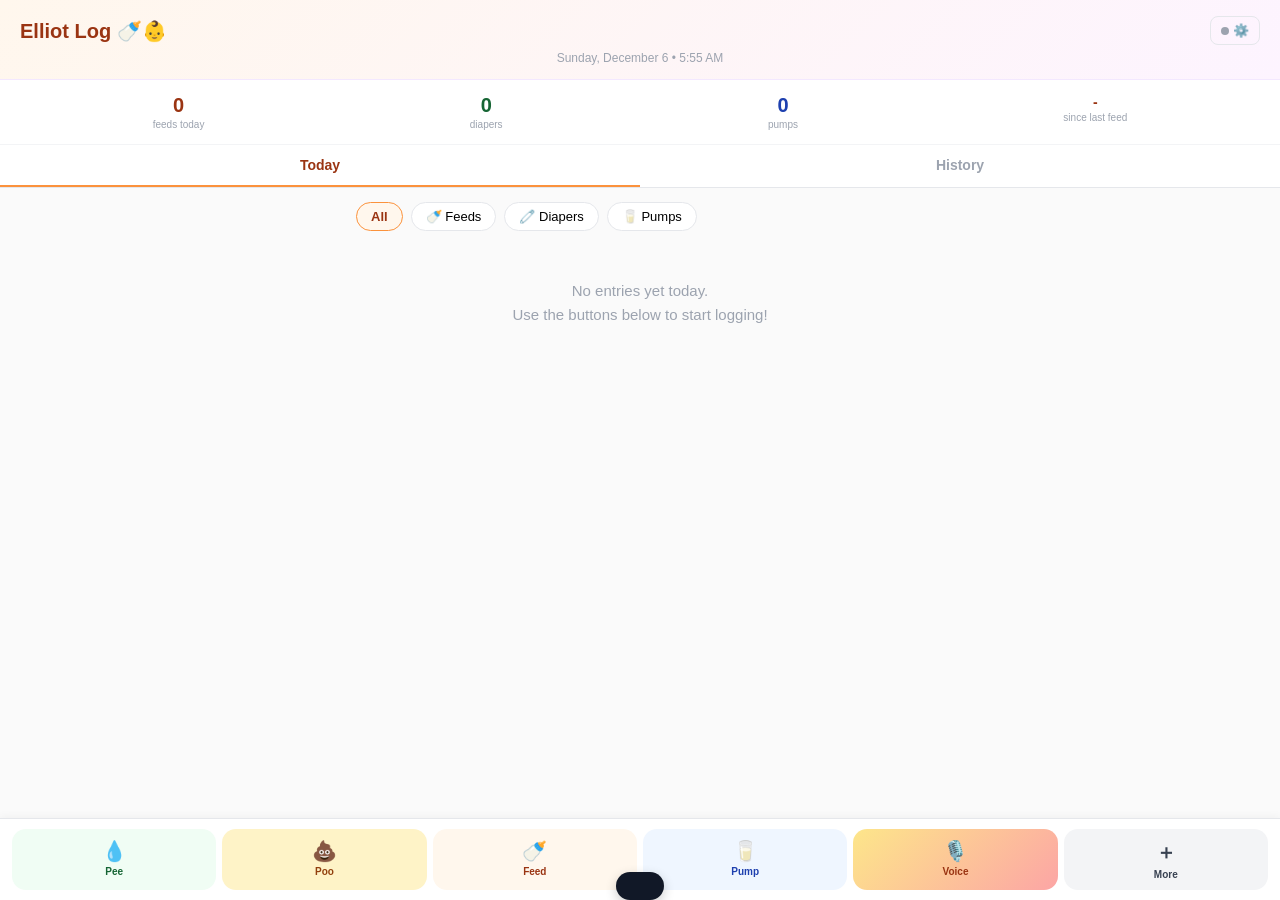
==== index.html @ fdd67cba "Add Elliot Log app with voice input and Google Sheets sync" ====
<!DOCTYPE html>
<html lang="en">
<head>
<meta charset="UTF-8">
<meta name="viewport" content="width=device-width, initial-scale=1.0, user-scalable=no, viewport-fit=cover">
<meta name="apple-mobile-web-app-capable" content="yes">
<meta name="apple-mobile-web-app-status-bar-style" content="default">
<meta name="apple-mobile-web-app-title" content="Elliot Log">
<title>Elliot Log 🍼</title>
<style>
:root { --orange: #FB923C; --orange-dark: #9A3412; --orange-light: #FFF7ED; --green: #4ADE80; --green-dark: #166534; --green-light: #F0FDF4; --blue: #60A5FA; --blue-dark: #1E40AF; --blue-light: #EFF6FF; --purple: #C084FC; --purple-dark: #6B21A8; --purple-light: #FDF4FF; --gray-50: #F9FAFB; --gray-100: #F3F4F6; --gray-200: #E5E7EB; --gray-400: #9CA3AF; --gray-500: #6B7280; --gray-700: #374151; --gray-900: #111827; }
* { box-sizing: border-box; margin: 0; padding: 0; -webkit-tap-highlight-color: transparent; }
html { height: 100%; }
body {
  font-family: -apple-system, BlinkMacSystemFont, 'Segoe UI', Roboto, sans-serif;
  background: #FAFAFA;
  color: var(--gray-900);
  min-height: 100%;
  padding-bottom: calc(80px + env(safe-area-inset-bottom, 20px));
  -webkit-overflow-scrolling: touch;
}

/* ===== HEADER ===== */
.header {
  background: linear-gradient(135deg, var(--orange-light) 0%, var(--purple-light) 100%);
  padding: calc(env(safe-area-inset-top, 16px) + 16px) 20px 14px;
  border-bottom: 1px solid #F3E8FF;
  position: sticky; top: 0; z-index: 20;
}
.header-row { display: flex; justify-content: space-between; align-items: center; }
.header h1 { font-size: 20px; color: var(--orange-dark); }
.setup-btn { background: none; border: 1px solid var(--gray-200); border-radius: 8px; padding: 6px 10px; font-size: 13px; color: var(--gray-500); cursor: pointer; }
.header-time { text-align: center; font-size: 12px; color: var(--gray-400); margin-top: 6px; }

/* ===== STATS ===== */
.stats-bar {
  display: flex; justify-content: space-around;
  padding: 14px 20px;
  background: white;
  border-bottom: 1px solid var(--gray-100);
}
.stat { text-align: center; }
.stat-val { font-size: 20px; font-weight: 700; }
.stat-val.feed { color: var(--orange-dark); }
.stat-val.diaper { color: var(--green-dark); }
.stat-val.pump { color: var(--blue-dark); }
.stat-label { font-size: 10px; color: var(--gray-400); margin-top: 2px; }
.stat-val.time-since { font-size: 14px; color: var(--orange-dark); }

/* ===== TABS ===== */
.tabs {
  display: flex; background: white;
  border-bottom: 1px solid var(--gray-200);
  position: sticky; z-index: 15;
}
.tab { flex: 1; padding: 12px 0; text-align: center; font-size: 14px; font-weight: 600; color: var(--gray-400); border: none; background: none; cursor: pointer; border-bottom: 2px solid transparent; }
.tab.active { color: var(--orange-dark); border-bottom-color: var(--orange); }

/* ===== CONTENT ===== */
.content { padding: 0 16px 16px; max-width: 600px; margin: 0 auto; }
.view { display: none; }
.view.active { display: block; }

/* ===== DAY GROUPS ===== */
.day-group { margin-top: 16px; }
.day-header {
  display: flex; justify-content: space-between; align-items: center;
  padding: 12px 14px;
  background: white; border-radius: 12px;
  border: 1px solid var(--gray-200);
  cursor: pointer; margin-bottom: 8px;
  box-shadow: 0 1px 2px rgba(0,0,0,0.04);
}
.day-header h3 { font-size: 15px; font-weight: 700; }
.day-header .day-meta { font-size: 12px; color: var(--gray-400); }
.day-summary { display: flex; gap: 8px; flex-wrap: wrap; padding: 0 4px 8px; }
.day-badge { padding: 3px 10px; border-radius: 10px; font-size: 11px; font-weight: 600; }
.day-badge.feed { background: #FDBA74; color: var(--orange-dark); }
.day-badge.diaper { background: #86EFAC; color: var(--green-dark); }
.day-badge.pump { background: #93C5FD; color: var(--blue-dark); }

/* ===== ENTRIES ===== */
.entry-wrapper {
  position: relative;
  overflow: hidden;
  border-radius: 10px;
  margin-bottom: 6px;
}
.entry {
  display: flex; align-items: flex-start; gap: 10px;
  padding: 12px 14px;
  border-left: 4px solid var(--gray-200);
  border-radius: 10px;
  font-size: 14px;
  background: white;
  position: relative;
  transition: transform 0.2s ease;
  z-index: 1;
}
.entry.Feed { background: var(--orange-light); border-left-color: var(--orange); }
.entry.Diaper { background: var(--green-light); border-left-color: var(--green); }
.entry.Pump { background: var(--blue-light); border-left-color: var(--blue); }
.entry.Note { background: var(--purple-light); border-left-color: var(--purple); }
.entry .e-emoji { font-size: 18px; min-width: 24px; line-height: 1.2; }
.entry .e-time { font-weight: 700; color: var(--gray-500); min-width: 72px; font-size: 13px; line-height: 1.4; }
.entry .e-detail { flex: 1; color: var(--gray-700); line-height: 1.4; }

/* Delete button behind the entry */
.entry-delete-bg {
  position: absolute; right: 0; top: 0; bottom: 0;
  width: 80px;
  background: #EF4444;
  display: flex; align-items: center; justify-content: center;
  color: white; font-size: 13px; font-weight: 700;
  border-radius: 0 10px 10px 0;
  z-index: 0;
}

/* Visible delete button (tap) */
.entry .e-delete-btn {
  background: none; border: none;
  color: var(--gray-400); font-size: 18px;
  cursor: pointer; padding: 0 2px;
  line-height: 1; min-width: 24px; text-align: center;
}
.entry .e-delete-btn:hover { color: #EF4444; }

/* ===== FILTER ===== */
.filter-bar { display: flex; gap: 8px; padding: 14px 0 8px; flex-wrap: wrap; }
.filter-pill {
  padding: 6px 14px; border-radius: 20px;
  border: 1.5px solid var(--gray-200);
  background: white; font-size: 13px; font-weight: 500; cursor: pointer;
}
.filter-pill.active { border-color: var(--orange); background: var(--orange-light); color: var(--orange-dark); font-weight: 600; }

/* ===== BOTTOM BAR ===== */
.bottom-bar {
  position: fixed; bottom: 0; left: 0; right: 0;
  background: white;
  border-top: 1px solid var(--gray-200);
  padding: 10px 12px calc(10px + env(safe-area-inset-bottom, 12px));
  display: flex; gap: 6px; z-index: 30;
  box-shadow: 0 -2px 8px rgba(0,0,0,0.04);
}
.bot-btn {
  flex: 1; display: flex; flex-direction: column; align-items: center; gap: 3px;
  padding: 10px 2px; border-radius: 14px; border: none;
  font-size: 10px; font-weight: 600; cursor: pointer;
}
.bot-btn:active { transform: scale(0.93); }
.bot-btn .bot-icon { font-size: 20px; }
.bot-btn.pee { background: var(--green-light); color: var(--green-dark); }
.bot-btn.poo { background: #FEF3C7; color: #92400E; }
.bot-btn.feed { background: var(--orange-light); color: var(--orange-dark); }
.bot-btn.pump { background: var(--blue-light); color: var(--blue-dark); }
.bot-btn.more { background: var(--gray-100); color: var(--gray-700); }
.bot-btn.voice { background: linear-gradient(135deg, #FDE68A 0%, #FCA5A5 100%); color: #9A3412; }
.bot-btn.voice.listening { background: linear-gradient(135deg, #FCA5A5 0%, #F87171 100%); animation: voicePulse 1s infinite; }
@keyframes voicePulse { 0%,100%{transform:scale(1)} 50%{transform:scale(1.05)} }

/* ===== VOICE OVERLAY ===== */
.voice-overlay {
  display: none; position: fixed; inset: 0;
  background: rgba(0,0,0,0.6);
  z-index: 55;
  flex-direction: column; align-items: center; justify-content: center;
  padding: 20px;
}
.voice-overlay.show { display: flex; }
.voice-box {
  background: white; border-radius: 24px;
  padding: 32px 24px; width: 100%; max-width: 360px;
  text-align: center;
  box-shadow: 0 12px 40px rgba(0,0,0,0.2);
}
.voice-mic {
  width: 80px; height: 80px; border-radius: 50%;
  background: linear-gradient(135deg, #FB923C 0%, #EF4444 100%);
  display: flex; align-items: center; justify-content: center;
  margin: 0 auto 20px; font-size: 36px;
  box-shadow: 0 4px 16px rgba(251,146,60,0.4);
}
.voice-mic.listening { animation: micPulse 1.5s infinite; }
@keyframes micPulse {
  0%,100% { box-shadow: 0 4px 16px rgba(251,146,60,0.4); transform: scale(1); }
  50% { box-shadow: 0 4px 32px rgba(239,68,68,0.6); transform: scale(1.08); }
}
.voice-status { font-size: 16px; font-weight: 600; color: var(--gray-700); margin-bottom: 8px; }
.voice-transcript { font-size: 14px; color: var(--gray-500); min-height: 24px; margin-bottom: 16px; word-break: break-word; }
.voice-parsed {
  background: var(--gray-50); border-radius: 12px; padding: 14px;
  margin-bottom: 16px; text-align: left; display: none;
}
.voice-parsed .vp-type { font-weight: 700; font-size: 15px; margin-bottom: 4px; }
.voice-parsed .vp-details { font-size: 13px; color: var(--gray-500); }
.voice-btns { display: flex; gap: 10px; }
.voice-btn {
  flex: 1; padding: 14px; border-radius: 12px; border: none;
  font-size: 15px; font-weight: 600; cursor: pointer;
}
.voice-btn.cancel { background: var(--gray-100); color: var(--gray-700); }
.voice-btn.confirm { background: var(--green); color: var(--green-dark); }
.voice-btn.retry { background: var(--orange-light); color: var(--orange-dark); }

/* Voice not supported fallback */
.voice-fallback {
  background: var(--orange-light); border-radius: 12px; padding: 14px;
  margin-bottom: 16px; font-size: 13px; color: var(--orange-dark); text-align: left;
}

/* ===== MODALS ===== */
.modal-overlay { display: none; position: fixed; inset: 0; background: rgba(0,0,0,0.4); z-index: 50; align-items: flex-end; justify-content: center; }
.modal-overlay.show { display: flex; }
.modal {
  background: white; border-radius: 20px 20px 0 0;
  padding: 24px 20px calc(24px + env(safe-area-inset-bottom, 16px));
  width: 100%; max-width: 500px; max-height: 85vh; overflow-y: auto;
}
.modal h2 { font-size: 18px; margin-bottom: 16px; display: flex; align-items: center; gap: 8px; }

.form-row { margin-bottom: 14px; }
.form-row label { display: block; font-size: 12px; font-weight: 600; color: var(--gray-500); margin-bottom: 6px; }
.form-row input, .form-row select, .form-row textarea {
  width: 100%; padding: 12px 14px; border-radius: 12px;
  border: 1.5px solid var(--gray-200); font-size: 16px;
  font-family: inherit; background: var(--gray-50);
}
.form-row input:focus, .form-row select:focus, .form-row textarea:focus { outline: none; border-color: var(--orange); background: white; }
.form-row textarea { resize: none; height: 70px; }

.pill-group { display: flex; gap: 8px; flex-wrap: wrap; }
.pill {
  padding: 10px 16px; border-radius: 22px;
  border: 1.5px solid var(--gray-200); background: white;
  font-size: 14px; font-weight: 500; cursor: pointer;
}
.pill.selected { border-color: var(--orange); background: var(--orange-light); color: var(--orange-dark); font-weight: 600; }
.pill.shield.selected { border-color: var(--purple); background: var(--purple-light); color: var(--purple-dark); }

.submit-btn {
  width: 100%; padding: 16px; border-radius: 14px; border: none;
  font-size: 16px; font-weight: 700; color: white; cursor: pointer; margin-top: 10px;
}
.submit-btn.feed { background: var(--orange); }
.submit-btn.pump { background: var(--blue); }
.submit-btn.diaper { background: var(--green); color: var(--green-dark); }
.submit-btn.note { background: var(--purple); }
.cancel-link { display: block; text-align: center; padding: 14px; color: var(--gray-400); font-size: 15px; cursor: pointer; }

.setup-modal input { width: 100%; padding: 12px; border-radius: 10px; border: 1.5px solid var(--gray-200); font-size: 14px; font-family: monospace; margin: 8px 0; }
.setup-modal .save-btn { width: 100%; padding: 14px; border-radius: 12px; border: none; background: var(--orange); color: white; font-size: 15px; font-weight: 700; cursor: pointer; margin-top: 8px; }
.status-msg { padding: 10px; border-radius: 10px; font-size: 13px; margin-top: 10px; text-align: center; }
.status-msg.ok { background: var(--green-light); color: var(--green-dark); }
.status-msg.err { background: #FEE2E2; color: #991B1B; }
.status-msg.loading { background: var(--orange-light); color: var(--orange-dark); }

.sync-dot { width: 8px; height: 8px; border-radius: 50%; display: inline-block; margin-right: 4px; }
.sync-dot.connected { background: var(--green); }
.sync-dot.offline { background: var(--gray-400); }
.sync-dot.syncing { background: var(--orange); animation: pulse 1s infinite; }
@keyframes pulse { 0%,100%{opacity:1} 50%{opacity:0.4} }

.empty { text-align: center; padding: 40px 20px; color: var(--gray-400); font-size: 15px; line-height: 1.6; }

.quick-diaper-options { display: grid; grid-template-columns: 1fr 1fr; gap: 12px; margin: 14px 0; }
.qd-btn { padding: 18px; border-radius: 14px; border: none; font-size: 16px; font-weight: 600; cursor: pointer; text-align: center; }
.qd-btn:active { transform: scale(0.97); }
.qd-btn.pee { background: #DCFCE7; color: #166534; }
.qd-btn.poo { background: #FEF3C7; color: #92400E; }
.qd-btn.both { background: #E0F2FE; color: #0C4A6E; }
.qd-btn.live { background: #FCE7F3; color: #9D174D; }

/* Delete confirmation */
.delete-confirm {
  position: fixed; inset: 0; background: rgba(0,0,0,0.5);
  display: flex; align-items: center; justify-content: center;
  z-index: 60; padding: 20px;
}
.delete-confirm-box {
  background: white; border-radius: 16px; padding: 24px;
  max-width: 320px; width: 100%; text-align: center;
  box-shadow: 0 8px 24px rgba(0,0,0,0.15);
}
.delete-confirm-box h3 { font-size: 17px; margin-bottom: 8px; }
.delete-confirm-box p { font-size: 14px; color: var(--gray-500); margin-bottom: 20px; line-height: 1.4; }
.delete-confirm-box .dc-btns { display: flex; gap: 10px; }
.delete-confirm-box .dc-btn {
  flex: 1; padding: 12px; border-radius: 10px; border: none;
  font-size: 15px; font-weight: 600; cursor: pointer;
}
.dc-btn.cancel { background: var(--gray-100); color: var(--gray-700); }
.dc-btn.confirm { background: #EF4444; color: white; }

/* Auto-add banner */
.auto-add-banner {
  background: linear-gradient(135deg, #DCFCE7, #E0F2FE);
  padding: 18px; margin: 14px 0; border-radius: 14px;
  text-align: center; animation: fadeIn 0.3s ease;
}
.auto-add-banner h3 { font-size: 16px; color: var(--green-dark); margin-bottom: 4px; }
.auto-add-banner p { font-size: 13px; color: var(--gray-700); }
@keyframes fadeIn { from{opacity:0;transform:translateY(10px)} to{opacity:1;transform:translateY(0)} }
</style>
</head>
<body>

<div class="header">
  <div class="header-row">
    <h1>Elliot Log 🍼👶</h1>
    <button class="setup-btn" onclick="showSetup()"><span class="sync-dot" id="syncDot"></span>⚙️</button>
  </div>
  <div class="header-time" id="headerTime"></div>
</div>

<div class="stats-bar">
  <div class="stat"><div class="stat-val feed" id="statFeeds">-</div><div class="stat-label">feeds today</div></div>
  <div class="stat"><div class="stat-val diaper" id="statDiapers">-</div><div class="stat-label">diapers</div></div>
  <div class="stat"><div class="stat-val pump" id="statPumps">-</div><div class="stat-label">pumps</div></div>
  <div class="stat"><div class="stat-val time-since" id="statLastFeed">-</div><div class="stat-label">since last feed</div></div>
</div>

<div class="tabs">
  <button class="tab active" data-view="today" onclick="switchTab(this)">Today</button>
  <button class="tab" data-view="history" onclick="switchTab(this)">History</button>
</div>

<div class="content">
  <div class="view active" id="todayView">
    <div id="autoAddBanner"></div>
    <div class="filter-bar">
      <button class="filter-pill active" onclick="setFilter('all',this)">All</button>
      <button class="filter-pill" onclick="setFilter('Feed',this)">🍼 Feeds</button>
      <button class="filter-pill" onclick="setFilter('Diaper',this)">🧷 Diapers</button>
      <button class="filter-pill" onclick="setFilter('Pump',this)">🥛 Pumps</button>
    </div>
    <div id="todayEntries"></div>
  </div>
  <div class="view" id="historyView">
    <div id="historyEntries"></div>
  </div>
</div>

<div class="bottom-bar">
  <button class="bot-btn pee" onclick="quickDiaper('Pee diaper')"><span class="bot-icon">💧</span>Pee</button>
  <button class="bot-btn poo" onclick="quickDiaper('Poo diaper')"><span class="bot-icon">💩</span>Poo</button>
  <button class="bot-btn feed" onclick="showFeedForm()"><span class="bot-icon">🍼</span>Feed</button>
  <button class="bot-btn pump" onclick="showPumpForm()"><span class="bot-icon">🥛</span>Pump</button>
  <button class="bot-btn voice" id="voiceBtn" onclick="startVoice()"><span class="bot-icon">🎙️</span>Voice</button>
  <button class="bot-btn more" onclick="showMoreMenu()"><span class="bot-icon">＋</span>More</button>
</div>

<!-- Voice Overlay -->
<div class="voice-overlay" id="voiceOverlay">
  <div class="voice-box">
    <div class="voice-mic" id="voiceMic">🎙️</div>
    <div class="voice-status" id="voiceStatus">Listening...</div>
    <div class="voice-transcript" id="voiceTranscript"></div>
    <div class="voice-parsed" id="voiceParsed">
      <div class="vp-type" id="vpType"></div>
      <div class="vp-details" id="vpDetails"></div>
    </div>
    <div class="voice-btns" id="voiceBtns">
      <button class="voice-btn cancel" onclick="cancelVoice()">Cancel</button>
    </div>
  </div>
</div>

<!-- Feed Modal -->
<div class="modal-overlay" id="feedModal">
  <div class="modal">
    <h2>🍼 Log Feed</h2>
    <div class="form-row"><label>Time</label><input type="time" id="fTime"></div>
    <div class="form-row">
      <label>Side</label>
      <div class="pill-group">
        <button class="pill" onclick="pickPill(this,'fSide')">L</button>
        <button class="pill" onclick="pickPill(this,'fSide')">R</button>
        <button class="pill" onclick="pickPill(this,'fSide')">L→R</button>
        <button class="pill" onclick="pickPill(this,'fSide')">R→L</button>
        <button class="pill" onclick="pickPill(this,'fSide')">LRL</button>
        <button class="pill" onclick="pickPill(this,'fSide')">RLR</button>
      </div>
    </div>
    <div class="form-row">
      <label>Nipple Shield</label>
      <div class="pill-group">
        <button class="pill shield" onclick="pickPill(this,'fShield')">None</button>
        <button class="pill shield" onclick="pickPill(this,'fShield')">L</button>
        <button class="pill shield" onclick="pickPill(this,'fShield')">R</button>
        <button class="pill shield" onclick="pickPill(this,'fShield')">Both</button>
        <button class="pill shield" onclick="pickPill(this,'fShield')">Mixed</button>
      </div>
    </div>
    <div class="form-row"><label>Amount (optional)</label><input type="text" id="fAmount" placeholder="e.g. 30ml formula"></div>
    <div class="form-row"><label>Notes</label><textarea id="fNotes" placeholder="e.g. lots of milk, very sleepy..."></textarea></div>
    <button class="submit-btn feed" onclick="submitFeed()">Log Feed</button>
    <div class="cancel-link" onclick="closeModal('feedModal')">Cancel</div>
  </div>
</div>

<!-- Pump Modal -->
<div class="modal-overlay" id="pumpModal">
  <div class="modal">
    <h2>🥛 Log Pump</h2>
    <div class="form-row"><label>Time</label><input type="time" id="pTime"></div>
    <div class="form-row"><label>Amount</label><input type="text" id="pAmount" placeholder="e.g. 30ml"></div>
    <div class="form-row"><label>Notes</label><textarea id="pNotes" placeholder="e.g. mostly left, 12 min..."></textarea></div>
    <button class="submit-btn pump" onclick="submitPump()">Log Pump</button>
    <div class="cancel-link" onclick="closeModal('pumpModal')">Cancel</div>
  </div>
</div>

<!-- More Modal -->
<div class="modal-overlay" id="moreModal">
  <div class="modal">
    <h2>More Options</h2>
    <div class="quick-diaper-options">
      <button class="qd-btn pee" onclick="quickDiaper('Pee diaper');closeModal('moreModal')">💧 Pee</button>
      <button class="qd-btn poo" onclick="quickDiaper('Poo diaper');closeModal('moreModal')">💩 Poo</button>
      <button class="qd-btn both" onclick="quickDiaper('Pee & poo diaper');closeModal('moreModal')">💧💩 Both</button>
      <button class="qd-btn live" onclick="quickDiaper('Pee & poo diaper (live)');closeModal('moreModal')">⚡ Live</button>
    </div>
    <button class="submit-btn note" onclick="closeModal('moreModal');showNoteForm()">📝 Add Note</button>
    <div style="margin-top:14px"><button class="submit-btn" style="background:var(--gray-200);color:var(--gray-700)" onclick="refreshData()">🔄 Refresh from Sheet</button></div>
    <div class="cancel-link" onclick="closeModal('moreModal')">Cancel</div>
  </div>
</div>

<!-- Note Modal -->
<div class="modal-overlay" id="noteModal">
  <div class="modal">
    <h2>📝 Add Note</h2>
    <div class="form-row"><label>Time</label><input type="time" id="nTime"></div>
    <div class="form-row"><label>Note</label><textarea id="nText" placeholder="Anything you want to remember..." style="height:90px"></textarea></div>
    <button class="submit-btn note" onclick="submitNote()">Log Note</button>
    <div class="cancel-link" onclick="closeModal('noteModal')">Cancel</div>
  </div>
</div>

<!-- Setup Modal -->
<div class="modal-overlay" id="setupModal">
  <div class="modal setup-modal">
    <h2>⚙️ Setup</h2>
    <p style="font-size:13px;color:var(--gray-500);margin-bottom:8px">Paste your Google Apps Script Web App URL:</p>
    <input type="text" id="scriptUrl" placeholder="https://script.google.com/macros/s/.../exec">
    <button class="save-btn" onclick="saveSetup()">Save & Test Connection</button>
    <div id="setupStatus"></div>
    <div style="margin-top:20px;padding-top:16px;border-top:1px solid var(--gray-200)">
      <p style="font-size:12px;color:var(--gray-400)">Dictation URL for Claude skill:</p>
      <p style="font-size:11px;color:var(--gray-500);font-family:monospace;word-break:break-all;margin-top:4px" id="appBaseUrl"></p>
    </div>
    <div class="cancel-link" onclick="closeModal('setupModal')">Close</div>
  </div>
</div>

<!-- Delete Confirm Overlay -->
<div id="deleteConfirm" style="display:none"></div>

<!-- Toast -->
<div id="toast" style="position:fixed;bottom:100px;left:50%;transform:translateX(-50%) translateY(100px);background:var(--gray-900);color:white;padding:14px 24px;border-radius:14px;font-size:14px;font-weight:600;z-index:100;transition:transform 0.3s;box-shadow:0 4px 12px rgba(0,0,0,0.2);text-align:center;max-width:85%"></div>

<script>
// ============ STATE ============
let allEntries = [];
let currentFilter = 'all';
let scriptUrl = localStorage.getItem('elliot_script_url') || '';
let picks = { fSide: '', fShield: '' };
const EMOJIS = { Feed:'\u{1F37C}', Diaper:'\u{1F9F7}', Pump:'\u{1F95B}', Note:'\u{1F4DD}' };
const SIDE_MAP = { 'L':'L','R':'R','\u2192':'','L\u2192R':'LR','R\u2192L':'RL','LRL':'LRL','RLR':'RLR' };
const BASE_URL = window.location.origin + window.location.pathname;

// ============ UTILS ============
function now24(){const d=new Date();return pad(d.getHours())+':'+pad(d.getMinutes());}
function todayStr(){const d=new Date();return d.getFullYear()+'-'+pad(d.getMonth()+1)+'-'+pad(d.getDate());}
function pad(n){return String(n).padStart(2,'0');}
function to12(t){if(!t)return'';const p=t.split(':').map(Number);const h=p[0]%12||12;return h+':'+pad(p[1])+(p[0]>=12?' PM':' AM');}
function toast(msg){const t=document.getElementById('toast');t.textContent=msg;t.style.transform='translateX(-50%) translateY(0)';setTimeout(()=>t.style.transform='translateX(-50%) translateY(100px)',2500);}

function formatDateNice(ds){
  if(!ds)return'';
  let d;
  if(ds.includes('T'))d=new Date(ds);else if(ds.match(/^\d{4}-\d{2}-\d{2}$/))d=new Date(ds+'T12:00:00');else d=new Date(ds);
  if(isNaN(d))return ds;
  return d.toLocaleDateString('en-US',{weekday:'long',month:'long',day:'numeric'});
}

function normDate(ds){
  if(!ds)return'';
  let d;
  if(ds.includes('T'))d=new Date(ds);else if(ds.match(/^\d{4}-\d{2}-\d{2}$/))d=new Date(ds+'T12:00:00');else d=new Date(ds);
  if(isNaN(d))return ds;
  return d.getFullYear()+'-'+pad(d.getMonth()+1)+'-'+pad(d.getDate());
}

// ============ CLOCK ============
function updateClock(){
  const d=new Date();
  document.getElementById('headerTime').textContent=d.toLocaleDateString('en-US',{weekday:'long',month:'long',day:'numeric'})+' \u2022 '+to12(now24());
}
updateClock();setInterval(updateClock,30000);

function setSyncState(s){document.getElementById('syncDot').className='sync-dot '+s;}

// ============ TABS & FILTER ============
function switchTab(el){
  document.querySelectorAll('.tab').forEach(t=>t.classList.remove('active'));
  el.classList.add('active');
  document.querySelectorAll('.view').forEach(v=>v.classList.remove('active'));
  document.getElementById(el.dataset.view+'View').classList.add('active');
}

function setFilter(f,el){
  currentFilter=f;
  document.querySelectorAll('.filter-pill').forEach(p=>p.classList.remove('active'));
  el.classList.add('active');
  renderToday();
}

// ============ MODALS ============
function showModal(id){document.getElementById(id).classList.add('show');}
function closeModal(id){document.getElementById(id).classList.remove('show');}

function showSetup(){
  document.getElementById('scriptUrl').value=scriptUrl;
  document.getElementById('setupStatus').innerHTML='';
  document.getElementById('appBaseUrl').textContent=BASE_URL;
  showModal('setupModal');
}
function showFeedForm(){
  document.getElementById('fTime').value=now24();
  document.getElementById('fAmount').value='';
  document.getElementById('fNotes').value='';
  picks.fSide='';picks.fShield='';
  document.querySelectorAll('#feedModal .pill').forEach(p=>p.classList.remove('selected'));
  showModal('feedModal');
}
function showPumpForm(){
  document.getElementById('pTime').value=now24();
  document.getElementById('pAmount').value='';
  document.getElementById('pNotes').value='';
  showModal('pumpModal');
}
function showNoteForm(){
  document.getElementById('nTime').value=now24();
  document.getElementById('nText').value='';
  showModal('noteModal');
}
function showMoreMenu(){showModal('moreModal');}
function pickPill(btn,key){
  btn.parentElement.querySelectorAll('.pill').forEach(p=>p.classList.remove('selected'));
  btn.classList.add('selected');
  picks[key]=btn.textContent.trim();
}

// ============ API ============
async function apiCall(params){
  if(!scriptUrl)return null;
  setSyncState('syncing');
  try{
    const url=new URL(scriptUrl);
    Object.keys(params).forEach(k=>url.searchParams.append(k,params[k]));
    const res=await fetch(url.toString(),{redirect:'follow'});
    const data=await res.json();
    setSyncState('connected');
    return data;
  }catch(e){setSyncState('offline');return null;}
}

async function addEntry(entry){
  allEntries.push(entry);
  saveLocal();renderAll();
  const result=await apiCall({action:'add',...entry});
  if(result&&result.success)toast('\u2705 Saved to sheet!');
  else toast('\u{1F4F1} Saved locally');
}

async function refreshData(){
  toast('\u{1F504} Loading...');
  const data=await apiCall({action:'read'});
  if(data&&data.success&&data.entries){
    allEntries=data.entries.map(e=>({...e,date:normDate(e.date)}));
    saveLocal();renderAll();
    toast('\u2705 Loaded '+allEntries.length+' entries');
  }else toast('Using local cache');
}

function saveLocal(){localStorage.setItem('elliot_entries',JSON.stringify(allEntries));}
function loadLocal(){const r=localStorage.getItem('elliot_entries');if(r)allEntries=JSON.parse(r);}

// ============ DELETE ============
function confirmDelete(idx){
  const entry=allEntries[idx];
  if(!entry)return;
  const emoji=EMOJIS[entry.type]||'\u{1F4DD}';
  const dc=document.getElementById('deleteConfirm');
  dc.style.display='block';
  dc.innerHTML='<div class="delete-confirm"><div class="delete-confirm-box">'+
    '<h3>Delete entry?</h3>'+
    '<p>'+emoji+' '+(entry.time||'')+' \u2014 '+(entry.details||'')+'</p>'+
    '<div class="dc-btns">'+
    '<button class="dc-btn cancel" onclick="cancelDelete()">Keep</button>'+
    '<button class="dc-btn confirm" onclick="doDelete('+idx+')">Delete</button>'+
    '</div></div></div>';
}

function cancelDelete(){document.getElementById('deleteConfirm').style.display='none';}

async function doDelete(idx){
  document.getElementById('deleteConfirm').style.display='none';
  const entry=allEntries[idx];

  // Remove locally
  allEntries.splice(idx,1);
  saveLocal();renderAll();

  // Delete from sheet by matching row data
  if(scriptUrl&&entry){
    const result=await apiCall({
      action:'delete',
      date:entry.date||'',
      time:entry.time||'',
      type:entry.type||'',
      details:entry.details||''
    });
    if(result&&result.success)toast('\u2705 Deleted from sheet');
    else toast('\u{1F4F1} Deleted locally');
  }else{
    toast('\u{1F4F1} Deleted locally');
  }
}

// ============ SUBMIT HANDLERS ============
function submitFeed(){
  const time=to12(document.getElementById('fTime').value);
  const side=SIDE_MAP[picks.fSide]||picks.fSide||'';
  const shield=picks.fShield||'';
  const amount=document.getElementById('fAmount').value.trim();
  const notes=document.getElementById('fNotes').value.trim();
  let details='Feed';
  if(side)details+=' on '+side;
  if(shield&&shield!=='None')details+=' (shield: '+shield+')';
  else if(shield==='None')details+=' (no shield)';
  if(amount)details+='; '+amount;
  if(notes)details+='; '+notes;
  addEntry({date:todayStr(),time,type:'Feed',side,shield,amount,details});
  closeModal('feedModal');
}

function submitPump(){
  const time=to12(document.getElementById('pTime').value);
  const amount=document.getElementById('pAmount').value.trim();
  const notes=document.getElementById('pNotes').value.trim();
  let details='Pump';
  if(amount)details+=' '+amount;
  if(notes)details+='; '+notes;
  addEntry({date:todayStr(),time,type:'Pump',side:'',shield:'',amount,details});
  closeModal('pumpModal');
}

function submitNote(){
  const time=to12(document.getElementById('nTime').value);
  const text=document.getElementById('nText').value.trim();
  if(!text){toast('Enter a note');return;}
  addEntry({date:todayStr(),time,type:'Note',side:'',shield:'',amount:'',details:text});
  closeModal('noteModal');
}

function quickDiaper(details){
  addEntry({date:todayStr(),time:to12(now24()),type:'Diaper',side:'',shield:'',amount:'',details});
}

// ============ VOICE INPUT ============
let recognition = null;
let voiceState = 'idle'; // idle | listening | parsed
let parsedEntry = null;

function hasVoiceSupport(){
  return !!(window.SpeechRecognition || window.webkitSpeechRecognition);
}

function startVoice(){
  if(!hasVoiceSupport()){
    toast('Voice not supported in this browser. Use Chrome or Safari.');
    return;
  }

  voiceState = 'listening';
  parsedEntry = null;

  const overlay = document.getElementById('voiceOverlay');
  const mic = document.getElementById('voiceMic');
  const status = document.getElementById('voiceStatus');
  const transcript = document.getElementById('voiceTranscript');
  const parsed = document.getElementById('voiceParsed');
  const btns = document.getElementById('voiceBtns');

  overlay.classList.add('show');
  mic.classList.add('listening');
  status.textContent = 'Listening...';
  transcript.textContent = '';
  parsed.style.display = 'none';
  btns.innerHTML = '<button class="voice-btn cancel" onclick="cancelVoice()">Cancel</button>';

  const SpeechRecognition = window.SpeechRecognition || window.webkitSpeechRecognition;
  recognition = new SpeechRecognition();
  recognition.continuous = false;
  recognition.interimResults = true;
  recognition.lang = 'en-US';

  recognition.onresult = function(event){
    let interim = '';
    let final = '';
    for(let i = event.resultIndex; i < event.results.length; i++){
      if(event.results[i].isFinal){
        final += event.results[i][0].transcript;
      } else {
        interim += event.results[i][0].transcript;
      }
    }
    transcript.textContent = final || interim;
    if(final){
      handleVoiceResult(final.trim());
    }
  };

  recognition.onerror = function(event){
    if(event.error === 'no-speech'){
      status.textContent = 'No speech detected. Try again?';
      mic.classList.remove('listening');
      btns.innerHTML =
        '<button class="voice-btn cancel" onclick="cancelVoice()">Cancel</button>' +
        '<button class="voice-btn retry" onclick="cancelVoice();startVoice()">Retry</button>';
    } else if(event.error === 'not-allowed'){
      status.textContent = 'Microphone access denied.';
      mic.classList.remove('listening');
      btns.innerHTML = '<button class="voice-btn cancel" onclick="cancelVoice()">Close</button>';
    } else {
      status.textContent = 'Error: ' + event.error;
      mic.classList.remove('listening');
      btns.innerHTML =
        '<button class="voice-btn cancel" onclick="cancelVoice()">Cancel</button>' +
        '<button class="voice-btn retry" onclick="cancelVoice();startVoice()">Retry</button>';
    }
  };

  recognition.onend = function(){
    mic.classList.remove('listening');
    if(voiceState === 'listening' && !parsedEntry){
      // Speech ended without a final result
      if(!transcript.textContent){
        status.textContent = 'No speech detected. Try again?';
        btns.innerHTML =
          '<button class="voice-btn cancel" onclick="cancelVoice()">Cancel</button>' +
          '<button class="voice-btn retry" onclick="cancelVoice();startVoice()">Retry</button>';
      }
    }
  };

  recognition.start();
}

function cancelVoice(){
  voiceState = 'idle';
  if(recognition){try{recognition.stop();}catch(e){}}
  recognition = null;
  document.getElementById('voiceOverlay').classList.remove('show');
  document.getElementById('voiceMic').classList.remove('listening');
}

function handleVoiceResult(text){
  voiceState = 'parsed';
  const mic = document.getElementById('voiceMic');
  const status = document.getElementById('voiceStatus');
  const parsed = document.getElementById('voiceParsed');
  const btns = document.getElementById('voiceBtns');

  mic.classList.remove('listening');

  parsedEntry = parseVoice(text);

  if(!parsedEntry){
    status.textContent = "Couldn't parse that. Try again?";
    btns.innerHTML =
      '<button class="voice-btn cancel" onclick="cancelVoice()">Cancel</button>' +
      '<button class="voice-btn retry" onclick="cancelVoice();startVoice()">Retry</button>';
    return;
  }

  const emoji = EMOJIS[parsedEntry.type] || '\u{1F4DD}';
  status.textContent = emoji + ' ' + parsedEntry.type + ' detected';

  document.getElementById('vpType').textContent = emoji + ' ' + parsedEntry.summary;
  document.getElementById('vpDetails').textContent = parsedEntry.details;
  parsed.style.display = 'block';

  btns.innerHTML =
    '<button class="voice-btn cancel" onclick="cancelVoice()">Cancel</button>' +
    '<button class="voice-btn retry" onclick="cancelVoice();startVoice()">Redo</button>' +
    '<button class="voice-btn confirm" onclick="confirmVoice()">Log It</button>';
}

function confirmVoice(){
  if(!parsedEntry) return;
  addEntry(parsedEntry.entry);
  cancelVoice();
  toast(EMOJIS[parsedEntry.entry.type] + ' Logged via voice!');
}

// ============ VOICE PARSER ============
function parseVoice(text){
  const t = text.toLowerCase().trim();

  // ---- DIAPER ----
  if(matchesAny(t, ['diaper','pee','poo','poop','wet','dirty','meconium','shart','poopy','pooped','peed'])){
    let diaperType = '';
    const hasPee = matchesAny(t, ['pee','wet','peed']);
    const hasPoo = matchesAny(t, ['poo','poop','dirty','meconium','shart','poopy','pooped']);
    const hasBoth = matchesAny(t, ['both','and']) && hasPee && hasPoo;
    const isLive = matchesAny(t, ['live']);

    if(hasBoth || (hasPee && hasPoo)){
      diaperType = 'Pee & poo diaper';
    } else if(hasPoo){
      diaperType = 'Poo diaper';
    } else if(hasPee){
      diaperType = 'Pee diaper';
    } else {
      diaperType = 'Diaper change';
    }

    // Look for extra notes (color, consistency)
    let extraNotes = [];
    const descriptors = ['runny','green','yellow','brown','black','watery','seedy','mucus','sticky','dark','light','big','small','little','huge','massive'];
    descriptors.forEach(d => { if(t.includes(d)) extraNotes.push(d); });

    if(isLive) diaperType += ' (live)';
    let details = diaperType;
    if(extraNotes.length) details += ' (' + extraNotes.join(', ') + ')';

    return {
      type: 'Diaper',
      summary: diaperType,
      details: details,
      entry: { date: todayStr(), time: to12(now24()), type: 'Diaper', side: '', shield: '', amount: '', details }
    };
  }

  // ---- PUMP ----
  if(matchesAny(t, ['pump','pumped','pumping','expressed'])){
    let amount = '';
    let notes = [];

    // Extract amount (e.g., "30 ml", "30ml", "2 ounces", "2oz")
    const mlMatch = t.match(/(\d+)\s*(?:ml|milliliters?)/i);
    const ozMatch = t.match(/(\d+)\s*(?:oz|ounces?)/i);
    if(mlMatch) amount = mlMatch[1] + 'ml';
    else if(ozMatch) amount = ozMatch[1] + 'oz';

    // Extract duration
    const durMatch = t.match(/(\d+)\s*(?:min|minutes?)/i);
    if(durMatch) notes.push(durMatch[1] + ' min');

    // Side notes
    if(t.includes('mostly left')) notes.push('mostly left');
    else if(t.includes('mostly right')) notes.push('mostly right');
    else if(t.includes('left side') || (t.includes('left') && !t.includes('right'))) notes.push('left');
    else if(t.includes('right side') || (t.includes('right') && !t.includes('left'))) notes.push('right');

    let details = 'Pump';
    if(amount) details += ' ' + amount;
    if(notes.length) details += '; ' + notes.join(', ');

    let summary = 'Pump';
    if(amount) summary += ' — ' + amount;
    if(notes.length) summary += ', ' + notes.join(', ');

    return {
      type: 'Pump',
      summary,
      details,
      entry: { date: todayStr(), time: to12(now24()), type: 'Pump', side: '', shield: '', amount, details }
    };
  }

  // ---- FEED ----
  if(matchesAny(t, ['fed','feed','feeding','nursed','nursing','breastfed','ate','eating','breast','bottle','latch','latched'])){
    let side = '';
    let shield = '';
    let amount = '';
    let notes = [];

    // Parse side
    if(matchesAny(t, ['left right left','l r l','lrl'])) side = 'LRL';
    else if(matchesAny(t, ['right left right','r l r','rlr'])) side = 'RLR';
    else if(matchesAny(t, ['left then right','left to right','left right','l then r','left and right'])) side = 'LR';
    else if(matchesAny(t, ['right then left','right to left','right left','r then l','right and left'])) side = 'RL';
    else if(t.includes('both sides')) side = 'LR';
    else if(matchesAny(t, ['just left','only left','left side','on the left','on left'])) side = 'L';
    else if(matchesAny(t, ['just right','only right','right side','on the right','on right'])) side = 'R';
    else {
      // Simple L/R detection as last resort
      const hasL = /\bleft\b/.test(t);
      const hasR = /\bright\b/.test(t);
      if(hasL && hasR){
        // Check order
        const li = t.indexOf('left');
        const ri = t.indexOf('right');
        side = li < ri ? 'LR' : 'RL';
      } else if(hasL) side = 'L';
      else if(hasR) side = 'R';
    }

    // Parse shield
    if(matchesAny(t, ['no shield','without shield','shield off','no nipple shield'])) shield = 'None';
    else if(matchesAny(t, ['shield on both','shield both','both shields'])) shield = 'Both';
    else if(matchesAny(t, ['mixed shield','some shield','sometimes shield'])) shield = 'Mixed';
    else if(matchesAny(t, ['shield on left','shield left','left shield'])) shield = 'L';
    else if(matchesAny(t, ['shield on right','shield right','right shield'])) shield = 'R';
    else if(matchesAny(t, ['with shield','shield on','using shield','nipple shield'])) shield = 'Both';

    // Parse amount
    const mlMatch = t.match(/(\d+)\s*(?:ml|milliliters?)/i);
    const ozMatch = t.match(/(\d+)\s*(?:oz|ounces?)/i);
    if(mlMatch) amount = mlMatch[1] + 'ml';
    else if(ozMatch) amount = ozMatch[1] + 'oz';

    // Parse qualitative notes
    const noteWords = {
      'lots of milk': 'lots of milk', 'tons of milk': 'tons of milk',
      'not much milk': 'not much milk', 'medium milk': 'medium milk',
      'good latch': 'good latch', 'bad latch': 'bad latch', 'poor latch': 'poor latch',
      'very sleepy': 'very sleepy', 'super sleepy': 'super sleepy', 'sleepy': 'sleepy',
      'fussy': 'fussy', 'cluster': 'cluster feeding', 'quick snack': 'quick snack',
      'fell asleep': 'fell asleep', 'drowsy': 'drowsy',
      'formula': 'formula', 'bottle': 'bottle'
    };
    Object.keys(noteWords).forEach(key => {
      if(t.includes(key)) notes.push(noteWords[key]);
    });

    // Build details string
    let details = 'Feed';
    if(side) details += ' on ' + side;
    if(shield && shield !== 'None') details += ' (shield: ' + shield + ')';
    else if(shield === 'None') details += ' (no shield)';
    if(amount) details += '; ' + amount;
    if(notes.length) details += '; ' + notes.join(', ');

    // Build summary
    const sideDisplay = {L:'Left',R:'Right',LR:'L\u2192R',RL:'R\u2192L',LRL:'L\u2192R\u2192L',RLR:'R\u2192L\u2192R'};
    let summary = 'Feed';
    if(side) summary += ' — ' + (sideDisplay[side] || side);
    if(shield && shield !== 'None') summary += ', shield: ' + shield;
    else if(shield === 'None') summary += ', no shield';
    if(notes.length) summary += ', ' + notes.join(', ');

    return {
      type: 'Feed',
      summary,
      details,
      entry: { date: todayStr(), time: to12(now24()), type: 'Feed', side, shield, amount, details }
    };
  }

  // ---- NOTE ----
  // If nothing else matched but there's text, treat it as a note
  if(t.length > 2){
    return {
      type: 'Note',
      summary: 'Note',
      details: text,
      entry: { date: todayStr(), time: to12(now24()), type: 'Note', side: '', shield: '', amount: '', details: text }
    };
  }

  return null;
}

function matchesAny(text, phrases){
  return phrases.some(p => text.includes(p));
}

// ============ RENDERING ============
function renderAll(){renderStats();renderToday();renderHistory();}

function renderStats(){
  const today=todayStr();
  const te=allEntries.filter(e=>normDate(e.date)===today);
  document.getElementById('statFeeds').textContent=te.filter(e=>e.type==='Feed').length;
  document.getElementById('statDiapers').textContent=te.filter(e=>e.type==='Diaper').length;
  document.getElementById('statPumps').textContent=te.filter(e=>e.type==='Pump').length;
  const feeds=allEntries.filter(e=>e.type==='Feed');
  document.getElementById('statLastFeed').textContent=feeds.length?feeds[feeds.length-1].time||'-':'-';
}

function renderEntry(e, idx){
  const emoji=EMOJIS[e.type]||'\u{1F4DD}';
  return '<div class="entry-wrapper">'+
    '<div class="entry '+(e.type||'')+'">'+
    '<span class="e-emoji">'+emoji+'</span>'+
    '<span class="e-time">'+(e.time||'')+'</span>'+
    '<span class="e-detail">'+(e.details||'')+'</span>'+
    '<button class="e-delete-btn" onclick="confirmDelete('+idx+')" title="Delete">\u00d7</button>'+
    '</div></div>';
}

function renderToday(){
  const today=todayStr();
  let entries=allEntries.map((e,i)=>({...e,_idx:i})).filter(e=>normDate(e.date)===today);
  if(currentFilter!=='all')entries=entries.filter(e=>e.type===currentFilter);
  const c=document.getElementById('todayEntries');
  if(!entries.length){c.innerHTML='<div class="empty">No entries yet today.<br>Use the buttons below to start logging!</div>';return;}
  c.innerHTML=entries.slice().reverse().map(e=>renderEntry(e,e._idx)).join('');
}

function renderHistory(){
  const grouped={};
  allEntries.forEach((e,i)=>{const d=normDate(e.date)||'Unknown';if(!grouped[d])grouped[d]=[];grouped[d].push({...e,_idx:i});});
  const dates=Object.keys(grouped).sort().reverse();
  const c=document.getElementById('historyEntries');
  if(!dates.length){c.innerHTML='<div class="empty">No history yet.</div>';return;}
  c.innerHTML=dates.map(date=>{
    const entries=grouped[date];
    const feeds=entries.filter(e=>e.type==='Feed').length;
    const diapers=entries.filter(e=>e.type==='Diaper').length;
    const wet=entries.filter(e=>e.type==='Diaper'&&/pee|wet/i.test(e.details||'')).length;
    const dirty=entries.filter(e=>e.type==='Diaper'&&/poo|dirty|meconium/i.test(e.details||'')).length;
    const pumps=entries.filter(e=>e.type==='Pump').length;
    const isToday=date===todayStr();
    return '<div class="day-group">'+
      '<div class="day-header" onclick="this.nextElementSibling.style.display=this.nextElementSibling.style.display===\'none\'?\'block\':\'none\'">'+
      '<h3>'+formatDateNice(date)+'</h3>'+
      '<span class="day-meta">'+entries.length+' entries \u25BE</span></div>'+
      '<div style="'+(isToday?'':'display:none')+'">'+
      '<div class="day-summary">'+
      '<span class="day-badge feed">\u{1F37C} '+feeds+' feeds</span>'+
      '<span class="day-badge diaper">\u{1F9F7} '+diapers+' ('+wet+'W/'+dirty+'D)</span>'+
      (pumps?'<span class="day-badge pump">\u{1F95B} '+pumps+' pumps</span>':'')+
      '</div>'+
      entries.map(e=>renderEntry(e,e._idx)).join('')+
      '</div></div>';
  }).join('');
}

// ============ SETUP ============
async function saveSetup(){
  scriptUrl=document.getElementById('scriptUrl').value.trim();
  localStorage.setItem('elliot_script_url',scriptUrl);
  const status=document.getElementById('setupStatus');
  status.innerHTML='<div class="status-msg loading">Testing...</div>';
  const data=await apiCall({action:'read'});
  if(data&&data.success){
    allEntries=(data.entries||[]).map(e=>({...e,date:normDate(e.date)}));
    saveLocal();renderAll();
    status.innerHTML='<div class="status-msg ok">\u2705 Connected! Loaded '+allEntries.length+' entries.</div>';
  }else{
    status.innerHTML='<div class="status-msg err">\u274c Could not connect. Check URL and deployment.</div>';
  }
}

// ============ URL PARAMETER AUTO-ADD ============
function handleUrlParams(){
  const params=new URLSearchParams(window.location.search);
  const type=params.get('type');
  if(!type)return;
  const time=params.get('time')||to12(now24());
  const side=params.get('side')||'';
  const shield=params.get('shield')||'';
  const amount=params.get('amount')||'';
  const notes=params.get('notes')||'';
  const date=params.get('date')||todayStr();
  let details=type;
  if(type==='Feed'){
    details='Feed';
    if(side)details+=' on '+side;
    if(shield&&shield!=='None')details+=' (shield: '+shield+')';
    else if(shield==='None')details+=' (no shield)';
    if(amount)details+='; '+amount;
    if(notes)details+='; '+notes;
  }else if(type==='Pump'){
    details='Pump';
    if(amount)details+=' '+amount;
    if(notes)details+='; '+notes;
  }else if(type==='Diaper'){
    details=notes||'Diaper change';
  }else if(type==='Note'){
    details=notes||'Note';
  }
  const entry={date,time,type,side,shield,amount,details};
  allEntries.push(entry);
  saveLocal();renderAll();
  const banner=document.getElementById('autoAddBanner');
  const emoji=EMOJIS[type]||'\u{1F4DD}';
  banner.innerHTML='<div class="auto-add-banner"><h3>'+emoji+' Entry Added!</h3><p>'+time+' \u2014 '+details+'</p></div>';
  setTimeout(()=>{banner.innerHTML='';},5000);
  apiCall({action:'add',...entry}).then(r=>{
    if(r&&r.success)toast('\u2705 Saved to sheet!');
    else toast('\u{1F4F1} Saved locally');
  });
  window.history.replaceState({},'',window.location.pathname);
}

// ============ INIT ============
loadLocal();
renderAll();
if(scriptUrl){setSyncState('connected');setTimeout(refreshData,1000);}else setSyncState('offline');
setInterval(()=>{if(scriptUrl)refreshData();},120000);
handleUrlParams();

// Disable voice button if not supported
if(!hasVoiceSupport()){
  const vb = document.getElementById('voiceBtn');
  if(vb){ vb.style.opacity='0.4'; vb.onclick=function(){toast('Voice not supported. Use Chrome or Safari.');}; }
}
</script>
</body>
</html>
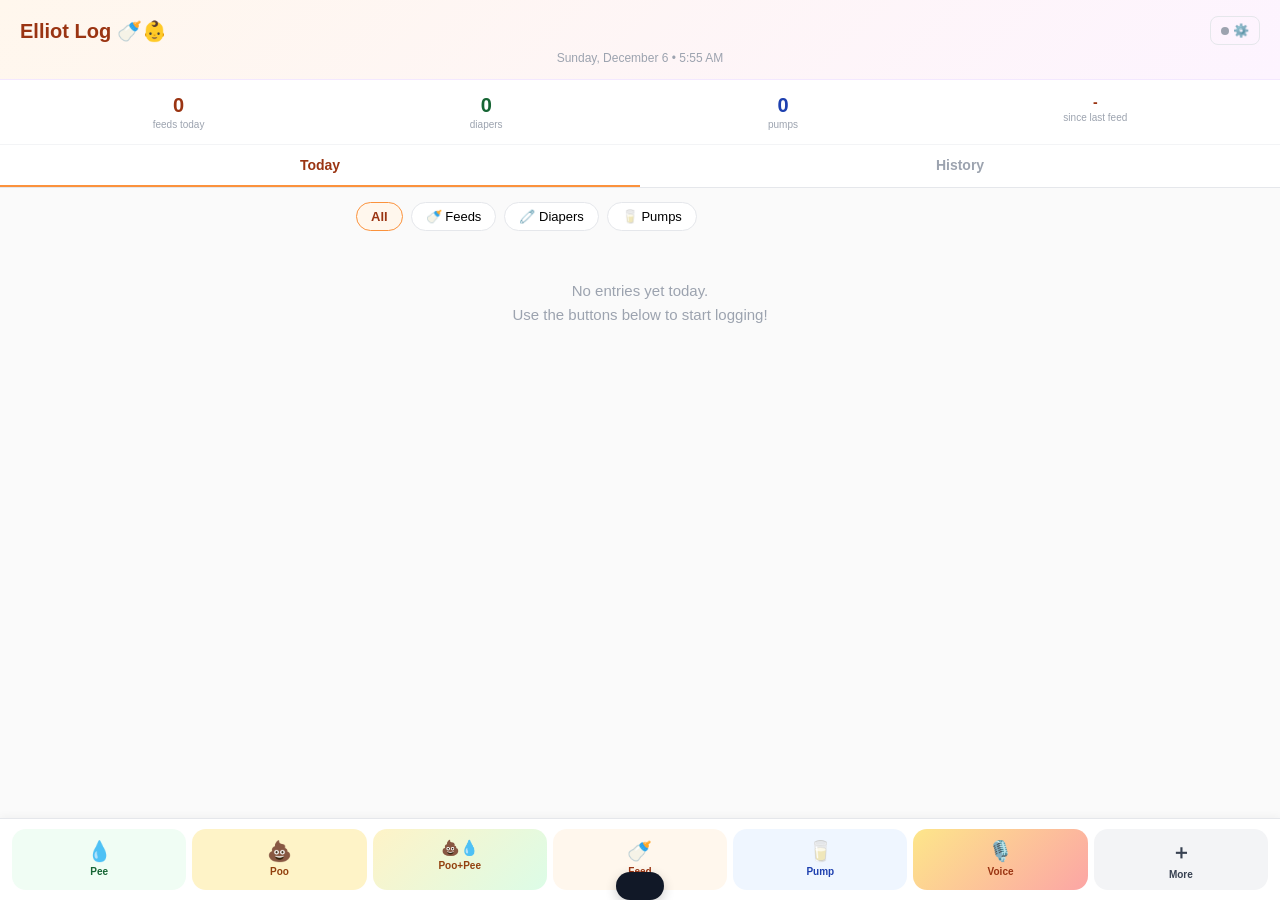
==== commit c26da7cb: "Add Poo+Pee combo button to bottom bar" ====
--- a/index.html
+++ b/index.html
@@ -152,6 +152,8 @@
 .bot-btn .bot-icon { font-size: 20px; }
 .bot-btn.pee { background: var(--green-light); color: var(--green-dark); }
 .bot-btn.poo { background: #FEF3C7; color: #92400E; }
+.bot-btn.poopee { background: linear-gradient(135deg, #FEF3C7 0%, #DCFCE7 100%); color: #92400E; }
+.bot-btn.poopee .bot-icon { font-size: 15px; }
 .bot-btn.feed { background: var(--orange-light); color: var(--orange-dark); }
 .bot-btn.pump { background: var(--blue-light); color: var(--blue-dark); }
 .bot-btn.more { background: var(--gray-100); color: var(--gray-700); }
@@ -344,6 +346,7 @@
 <div class="bottom-bar">
   <button class="bot-btn pee" onclick="quickDiaper('Pee diaper')"><span class="bot-icon">💧</span>Pee</button>
   <button class="bot-btn poo" onclick="quickDiaper('Poo diaper')"><span class="bot-icon">💩</span>Poo</button>
+  <button class="bot-btn poopee" onclick="quickDiaper('Pee & poo diaper')"><span class="bot-icon">💩💧</span>Poo+Pee</button>
   <button class="bot-btn feed" onclick="showFeedForm()"><span class="bot-icon">🍼</span>Feed</button>
   <button class="bot-btn pump" onclick="showPumpForm()"><span class="bot-icon">🥛</span>Pump</button>
   <button class="bot-btn voice" id="voiceBtn" onclick="startVoice()"><span class="bot-icon">🎙️</span>Voice</button>
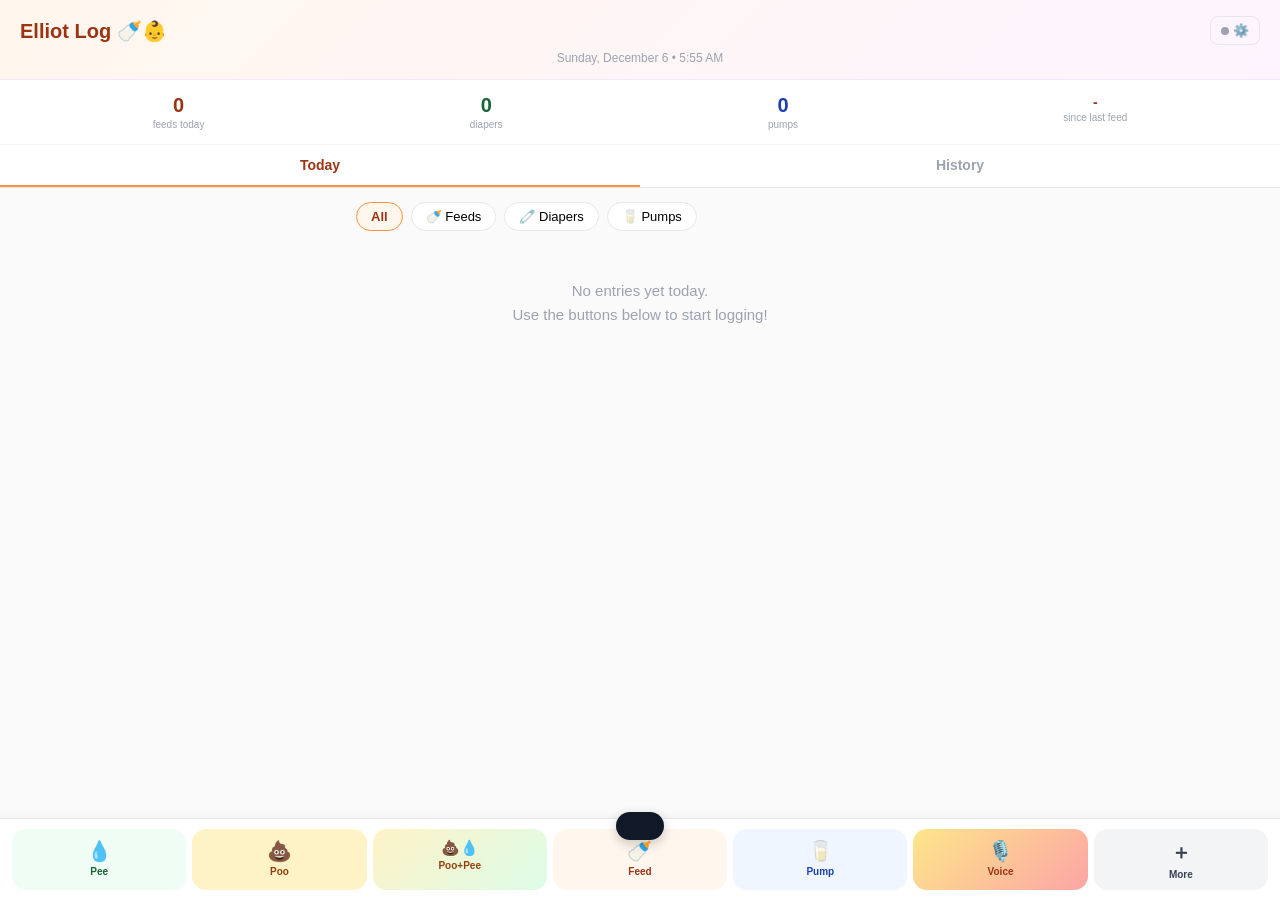
==== commit c2a1df2b: "Move toast notification higher to avoid overlapping bottom bar" ====
--- a/index.html
+++ b/index.html
@@ -461,7 +461,7 @@
 <div id="deleteConfirm" style="display:none"></div>
 
 <!-- Toast -->
-<div id="toast" style="position:fixed;bottom:100px;left:50%;transform:translateX(-50%) translateY(100px);background:var(--gray-900);color:white;padding:14px 24px;border-radius:14px;font-size:14px;font-weight:600;z-index:100;transition:transform 0.3s;box-shadow:0 4px 12px rgba(0,0,0,0.2);text-align:center;max-width:85%"></div>
+<div id="toast" style="position:fixed;bottom:160px;left:50%;transform:translateX(-50%) translateY(100px);background:var(--gray-900);color:white;padding:14px 24px;border-radius:14px;font-size:14px;font-weight:600;z-index:100;transition:transform 0.3s;box-shadow:0 4px 12px rgba(0,0,0,0.2);text-align:center;max-width:85%"></div>
 
 <script>
 // ============ STATE ============
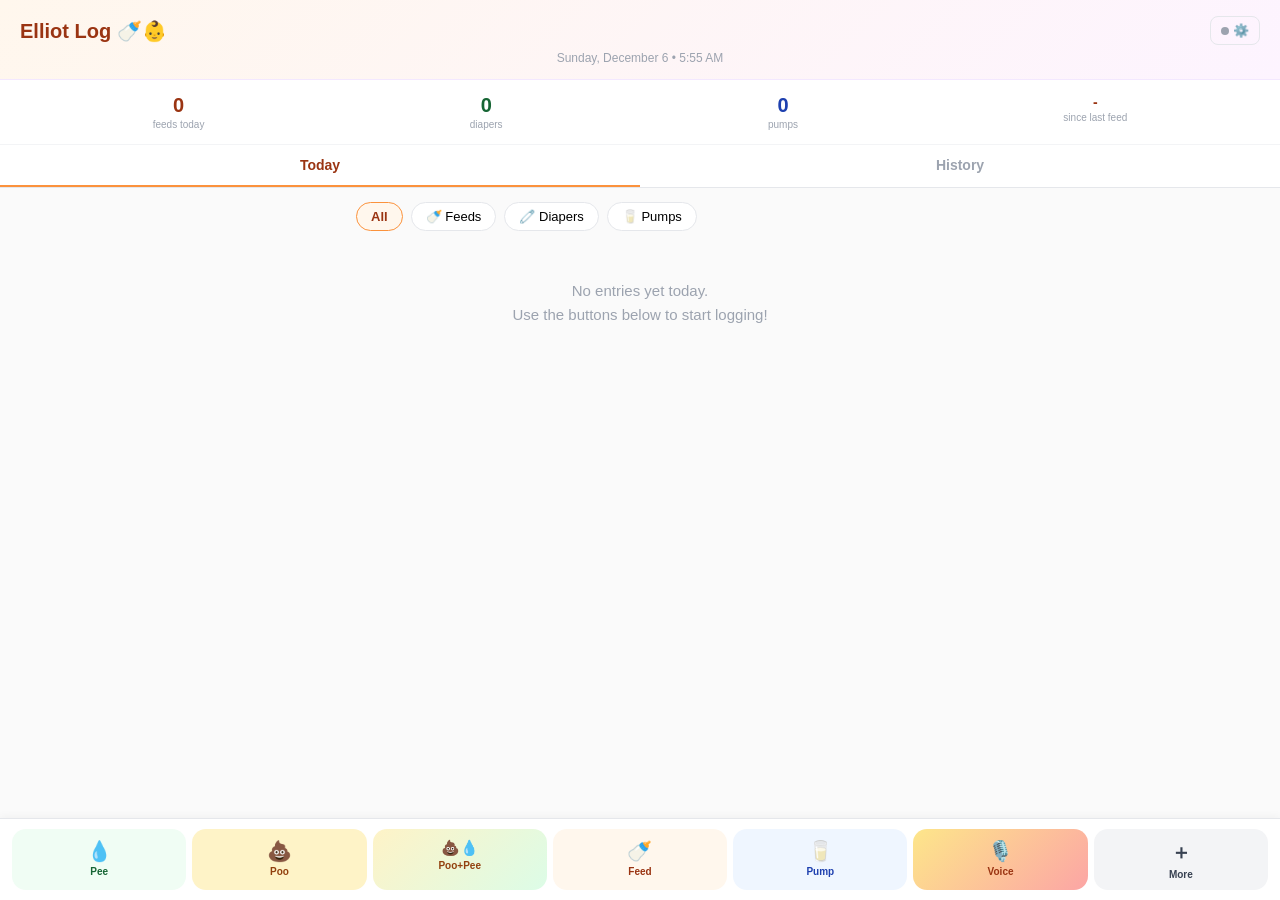
==== commit 315aa85b: "Move toast into its own row above bottom bar buttons" ====
--- a/index.html
+++ b/index.html
@@ -135,13 +135,17 @@
 .filter-pill.active { border-color: var(--orange); background: var(--orange-light); color: var(--orange-dark); font-weight: 600; }
 
 /* ===== BOTTOM BAR ===== */
+.bottom-wrap {
+  position: fixed; bottom: 0; left: 0; right: 0;
+  z-index: 30;
+  display: flex; flex-direction: column;
+  box-shadow: 0 -2px 8px rgba(0,0,0,0.04);
+}
 .bottom-bar {
-  position: fixed; bottom: 0; left: 0; right: 0;
   background: white;
   border-top: 1px solid var(--gray-200);
   padding: 10px 12px calc(10px + env(safe-area-inset-bottom, 12px));
-  display: flex; gap: 6px; z-index: 30;
-  box-shadow: 0 -2px 8px rgba(0,0,0,0.04);
+  display: flex; gap: 6px;
 }
 .bot-btn {
   flex: 1; display: flex; flex-direction: column; align-items: center; gap: 3px;
@@ -343,14 +347,17 @@
   </div>
 </div>
 
-<div class="bottom-bar">
-  <button class="bot-btn pee" onclick="quickDiaper('Pee diaper')"><span class="bot-icon">💧</span>Pee</button>
-  <button class="bot-btn poo" onclick="quickDiaper('Poo diaper')"><span class="bot-icon">💩</span>Poo</button>
-  <button class="bot-btn poopee" onclick="quickDiaper('Pee & poo diaper')"><span class="bot-icon">💩💧</span>Poo+Pee</button>
-  <button class="bot-btn feed" onclick="showFeedForm()"><span class="bot-icon">🍼</span>Feed</button>
-  <button class="bot-btn pump" onclick="showPumpForm()"><span class="bot-icon">🥛</span>Pump</button>
-  <button class="bot-btn voice" id="voiceBtn" onclick="startVoice()"><span class="bot-icon">🎙️</span>Voice</button>
-  <button class="bot-btn more" onclick="showMoreMenu()"><span class="bot-icon">＋</span>More</button>
+<div class="bottom-wrap">
+  <div id="toast" style="display:none;background:var(--gray-900);color:white;padding:10px 24px;font-size:14px;font-weight:600;text-align:center;width:100%"></div>
+  <div class="bottom-bar">
+    <button class="bot-btn pee" onclick="quickDiaper('Pee diaper')"><span class="bot-icon">💧</span>Pee</button>
+    <button class="bot-btn poo" onclick="quickDiaper('Poo diaper')"><span class="bot-icon">💩</span>Poo</button>
+    <button class="bot-btn poopee" onclick="quickDiaper('Pee & poo diaper')"><span class="bot-icon">💩💧</span>Poo+Pee</button>
+    <button class="bot-btn feed" onclick="showFeedForm()"><span class="bot-icon">🍼</span>Feed</button>
+    <button class="bot-btn pump" onclick="showPumpForm()"><span class="bot-icon">🥛</span>Pump</button>
+    <button class="bot-btn voice" id="voiceBtn" onclick="startVoice()"><span class="bot-icon">🎙️</span>Voice</button>
+    <button class="bot-btn more" onclick="showMoreMenu()"><span class="bot-icon">＋</span>More</button>
+  </div>
 </div>
 
 <!-- Voice Overlay -->
@@ -461,7 +468,6 @@
 <div id="deleteConfirm" style="display:none"></div>
 
 <!-- Toast -->
-<div id="toast" style="position:fixed;bottom:160px;left:50%;transform:translateX(-50%) translateY(100px);background:var(--gray-900);color:white;padding:14px 24px;border-radius:14px;font-size:14px;font-weight:600;z-index:100;transition:transform 0.3s;box-shadow:0 4px 12px rgba(0,0,0,0.2);text-align:center;max-width:85%"></div>
 
 <script>
 // ============ STATE ============
@@ -478,7 +484,8 @@
 function todayStr(){const d=new Date();return d.getFullYear()+'-'+pad(d.getMonth()+1)+'-'+pad(d.getDate());}
 function pad(n){return String(n).padStart(2,'0');}
 function to12(t){if(!t)return'';const p=t.split(':').map(Number);const h=p[0]%12||12;return h+':'+pad(p[1])+(p[0]>=12?' PM':' AM');}
-function toast(msg){const t=document.getElementById('toast');t.textContent=msg;t.style.transform='translateX(-50%) translateY(0)';setTimeout(()=>t.style.transform='translateX(-50%) translateY(100px)',2500);}
+function normTime(t){if(!t)return'';if(/^\d{1,2}:\d{2}\s*(AM|PM)$/i.test(t.trim()))return t.trim();if(/^\d{1,2}:\d{2}$/.test(t.trim()))return to12(t.trim());const d=new Date(t);if(!isNaN(d)){const h=d.getHours(),m=d.getMinutes();return(h%12||12)+':'+pad(m)+(h>=12?' PM':' AM');}return t;}
+function toast(msg){const t=document.getElementById('toast');t.textContent=msg;t.style.display='block';setTimeout(()=>t.style.display='none',2500);}
 
 function formatDateNice(ds){
   if(!ds)return'';
@@ -582,7 +589,7 @@
   toast('\u{1F504} Loading...');
   const data=await apiCall({action:'read'});
   if(data&&data.success&&data.entries){
-    allEntries=data.entries.map(e=>({...e,date:normDate(e.date)}));
+    allEntries=data.entries.map(e=>({...e,date:normDate(e.date),time:normTime(e.time)}));
     saveLocal();renderAll();
     toast('\u2705 Loaded '+allEntries.length+' entries');
   }else toast('Using local cache');
@@ -1054,7 +1061,7 @@
   status.innerHTML='<div class="status-msg loading">Testing...</div>';
   const data=await apiCall({action:'read'});
   if(data&&data.success){
-    allEntries=(data.entries||[]).map(e=>({...e,date:normDate(e.date)}));
+    allEntries=(data.entries||[]).map(e=>({...e,date:normDate(e.date),time:normTime(e.time)}));
     saveLocal();renderAll();
     status.innerHTML='<div class="status-msg ok">\u2705 Connected! Loaded '+allEntries.length+' entries.</div>';
   }else{
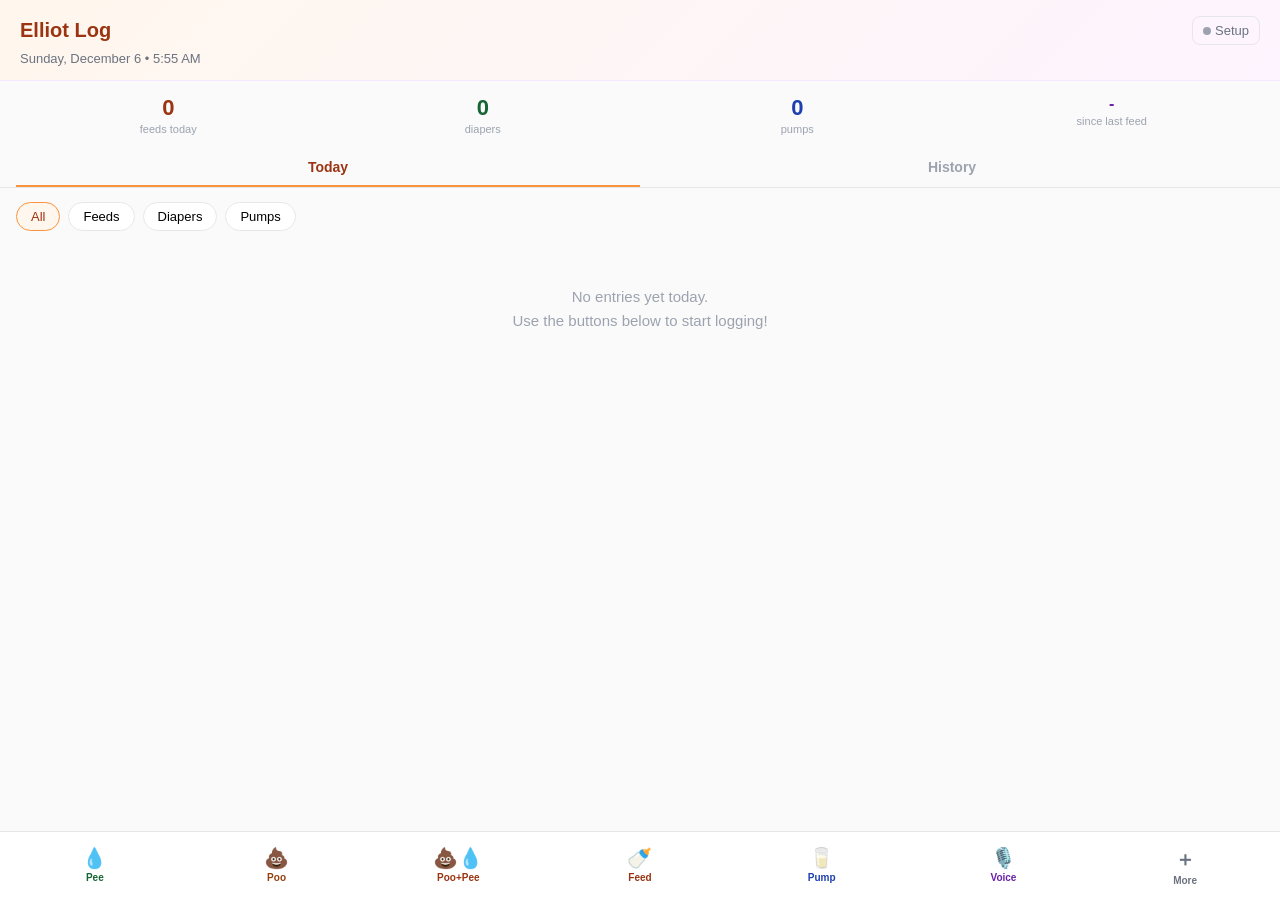
==== commit fe82f104: "Refactor: split into separate files, fix 8 code review issues - Fix XSS: escape all user content in " ====
--- a/index.html
+++ b/index.html
@@ -6,315 +6,17 @@
 <meta name="apple-mobile-web-app-capable" content="yes">
 <meta name="apple-mobile-web-app-status-bar-style" content="default">
 <meta name="apple-mobile-web-app-title" content="Elliot Log">
-<title>Elliot Log 🍼</title>
-<style>
-:root { --orange: #FB923C; --orange-dark: #9A3412; --orange-light: #FFF7ED; --green: #4ADE80; --green-dark: #166534; --green-light: #F0FDF4; --blue: #60A5FA; --blue-dark: #1E40AF; --blue-light: #EFF6FF; --purple: #C084FC; --purple-dark: #6B21A8; --purple-light: #FDF4FF; --gray-50: #F9FAFB; --gray-100: #F3F4F6; --gray-200: #E5E7EB; --gray-400: #9CA3AF; --gray-500: #6B7280; --gray-700: #374151; --gray-900: #111827; }
-* { box-sizing: border-box; margin: 0; padding: 0; -webkit-tap-highlight-color: transparent; }
-html { height: 100%; }
-body {
-  font-family: -apple-system, BlinkMacSystemFont, 'Segoe UI', Roboto, sans-serif;
-  background: #FAFAFA;
-  color: var(--gray-900);
-  min-height: 100%;
-  padding-bottom: calc(80px + env(safe-area-inset-bottom, 20px));
-  -webkit-overflow-scrolling: touch;
-}
-
-/* ===== HEADER ===== */
-.header {
-  background: linear-gradient(135deg, var(--orange-light) 0%, var(--purple-light) 100%);
-  padding: calc(env(safe-area-inset-top, 16px) + 16px) 20px 14px;
-  border-bottom: 1px solid #F3E8FF;
-  position: sticky; top: 0; z-index: 20;
-}
-.header-row { display: flex; justify-content: space-between; align-items: center; }
-.header h1 { font-size: 20px; color: var(--orange-dark); }
-.setup-btn { background: none; border: 1px solid var(--gray-200); border-radius: 8px; padding: 6px 10px; font-size: 13px; color: var(--gray-500); cursor: pointer; }
-.header-time { text-align: center; font-size: 12px; color: var(--gray-400); margin-top: 6px; }
-
-/* ===== STATS ===== */
-.stats-bar {
-  display: flex; justify-content: space-around;
-  padding: 14px 20px;
-  background: white;
-  border-bottom: 1px solid var(--gray-100);
-}
-.stat { text-align: center; }
-.stat-val { font-size: 20px; font-weight: 700; }
-.stat-val.feed { color: var(--orange-dark); }
-.stat-val.diaper { color: var(--green-dark); }
-.stat-val.pump { color: var(--blue-dark); }
-.stat-label { font-size: 10px; color: var(--gray-400); margin-top: 2px; }
-.stat-val.time-since { font-size: 14px; color: var(--orange-dark); }
-
-/* ===== TABS ===== */
-.tabs {
-  display: flex; background: white;
-  border-bottom: 1px solid var(--gray-200);
-  position: sticky; z-index: 15;
-}
-.tab { flex: 1; padding: 12px 0; text-align: center; font-size: 14px; font-weight: 600; color: var(--gray-400); border: none; background: none; cursor: pointer; border-bottom: 2px solid transparent; }
-.tab.active { color: var(--orange-dark); border-bottom-color: var(--orange); }
-
-/* ===== CONTENT ===== */
-.content { padding: 0 16px 16px; max-width: 600px; margin: 0 auto; }
-.view { display: none; }
-.view.active { display: block; }
-
-/* ===== DAY GROUPS ===== */
-.day-group { margin-top: 16px; }
-.day-header {
-  display: flex; justify-content: space-between; align-items: center;
-  padding: 12px 14px;
-  background: white; border-radius: 12px;
-  border: 1px solid var(--gray-200);
-  cursor: pointer; margin-bottom: 8px;
-  box-shadow: 0 1px 2px rgba(0,0,0,0.04);
-}
-.day-header h3 { font-size: 15px; font-weight: 700; }
-.day-header .day-meta { font-size: 12px; color: var(--gray-400); }
-.day-summary { display: flex; gap: 8px; flex-wrap: wrap; padding: 0 4px 8px; }
-.day-badge { padding: 3px 10px; border-radius: 10px; font-size: 11px; font-weight: 600; }
-.day-badge.feed { background: #FDBA74; color: var(--orange-dark); }
-.day-badge.diaper { background: #86EFAC; color: var(--green-dark); }
-.day-badge.pump { background: #93C5FD; color: var(--blue-dark); }
-
-/* ===== ENTRIES ===== */
-.entry-wrapper {
-  position: relative;
-  overflow: hidden;
-  border-radius: 10px;
-  margin-bottom: 6px;
-}
-.entry {
-  display: flex; align-items: flex-start; gap: 10px;
-  padding: 12px 14px;
-  border-left: 4px solid var(--gray-200);
-  border-radius: 10px;
-  font-size: 14px;
-  background: white;
-  position: relative;
-  transition: transform 0.2s ease;
-  z-index: 1;
-}
-.entry.Feed { background: var(--orange-light); border-left-color: var(--orange); }
-.entry.Diaper { background: var(--green-light); border-left-color: var(--green); }
-.entry.Pump { background: var(--blue-light); border-left-color: var(--blue); }
-.entry.Note { background: var(--purple-light); border-left-color: var(--purple); }
-.entry .e-emoji { font-size: 18px; min-width: 24px; line-height: 1.2; }
-.entry .e-time { font-weight: 700; color: var(--gray-500); min-width: 72px; font-size: 13px; line-height: 1.4; }
-.entry .e-detail { flex: 1; color: var(--gray-700); line-height: 1.4; }
-
-/* Delete button behind the entry */
-.entry-delete-bg {
-  position: absolute; right: 0; top: 0; bottom: 0;
-  width: 80px;
-  background: #EF4444;
-  display: flex; align-items: center; justify-content: center;
-  color: white; font-size: 13px; font-weight: 700;
-  border-radius: 0 10px 10px 0;
-  z-index: 0;
-}
-
-/* Visible delete button (tap) */
-.entry .e-delete-btn {
-  background: none; border: none;
-  color: var(--gray-400); font-size: 18px;
-  cursor: pointer; padding: 0 2px;
-  line-height: 1; min-width: 24px; text-align: center;
-}
-.entry .e-delete-btn:hover { color: #EF4444; }
-
-/* ===== FILTER ===== */
-.filter-bar { display: flex; gap: 8px; padding: 14px 0 8px; flex-wrap: wrap; }
-.filter-pill {
-  padding: 6px 14px; border-radius: 20px;
-  border: 1.5px solid var(--gray-200);
-  background: white; font-size: 13px; font-weight: 500; cursor: pointer;
-}
-.filter-pill.active { border-color: var(--orange); background: var(--orange-light); color: var(--orange-dark); font-weight: 600; }
-
-/* ===== BOTTOM BAR ===== */
-.bottom-wrap {
-  position: fixed; bottom: 0; left: 0; right: 0;
-  z-index: 30;
-  display: flex; flex-direction: column;
-  box-shadow: 0 -2px 8px rgba(0,0,0,0.04);
-}
-.bottom-bar {
-  background: white;
-  border-top: 1px solid var(--gray-200);
-  padding: 10px 12px calc(10px + env(safe-area-inset-bottom, 12px));
-  display: flex; gap: 6px;
-}
-.bot-btn {
-  flex: 1; display: flex; flex-direction: column; align-items: center; gap: 3px;
-  padding: 10px 2px; border-radius: 14px; border: none;
-  font-size: 10px; font-weight: 600; cursor: pointer;
-}
-.bot-btn:active { transform: scale(0.93); }
-.bot-btn .bot-icon { font-size: 20px; }
-.bot-btn.pee { background: var(--green-light); color: var(--green-dark); }
-.bot-btn.poo { background: #FEF3C7; color: #92400E; }
-.bot-btn.poopee { background: linear-gradient(135deg, #FEF3C7 0%, #DCFCE7 100%); color: #92400E; }
-.bot-btn.poopee .bot-icon { font-size: 15px; }
-.bot-btn.feed { background: var(--orange-light); color: var(--orange-dark); }
-.bot-btn.pump { background: var(--blue-light); color: var(--blue-dark); }
-.bot-btn.more { background: var(--gray-100); color: var(--gray-700); }
-.bot-btn.voice { background: linear-gradient(135deg, #FDE68A 0%, #FCA5A5 100%); color: #9A3412; }
-.bot-btn.voice.listening { background: linear-gradient(135deg, #FCA5A5 0%, #F87171 100%); animation: voicePulse 1s infinite; }
-@keyframes voicePulse { 0%,100%{transform:scale(1)} 50%{transform:scale(1.05)} }
-
-/* ===== VOICE OVERLAY ===== */
-.voice-overlay {
-  display: none; position: fixed; inset: 0;
-  background: rgba(0,0,0,0.6);
-  z-index: 55;
-  flex-direction: column; align-items: center; justify-content: center;
-  padding: 20px;
-}
-.voice-overlay.show { display: flex; }
-.voice-box {
-  background: white; border-radius: 24px;
-  padding: 32px 24px; width: 100%; max-width: 360px;
-  text-align: center;
-  box-shadow: 0 12px 40px rgba(0,0,0,0.2);
-}
-.voice-mic {
-  width: 80px; height: 80px; border-radius: 50%;
-  background: linear-gradient(135deg, #FB923C 0%, #EF4444 100%);
-  display: flex; align-items: center; justify-content: center;
-  margin: 0 auto 20px; font-size: 36px;
-  box-shadow: 0 4px 16px rgba(251,146,60,0.4);
-}
-.voice-mic.listening { animation: micPulse 1.5s infinite; }
-@keyframes micPulse {
-  0%,100% { box-shadow: 0 4px 16px rgba(251,146,60,0.4); transform: scale(1); }
-  50% { box-shadow: 0 4px 32px rgba(239,68,68,0.6); transform: scale(1.08); }
-}
-.voice-status { font-size: 16px; font-weight: 600; color: var(--gray-700); margin-bottom: 8px; }
-.voice-transcript { font-size: 14px; color: var(--gray-500); min-height: 24px; margin-bottom: 16px; word-break: break-word; }
-.voice-parsed {
-  background: var(--gray-50); border-radius: 12px; padding: 14px;
-  margin-bottom: 16px; text-align: left; display: none;
-}
-.voice-parsed .vp-type { font-weight: 700; font-size: 15px; margin-bottom: 4px; }
-.voice-parsed .vp-details { font-size: 13px; color: var(--gray-500); }
-.voice-btns { display: flex; gap: 10px; }
-.voice-btn {
-  flex: 1; padding: 14px; border-radius: 12px; border: none;
-  font-size: 15px; font-weight: 600; cursor: pointer;
-}
-.voice-btn.cancel { background: var(--gray-100); color: var(--gray-700); }
-.voice-btn.confirm { background: var(--green); color: var(--green-dark); }
-.voice-btn.retry { background: var(--orange-light); color: var(--orange-dark); }
-
-/* Voice not supported fallback */
-.voice-fallback {
-  background: var(--orange-light); border-radius: 12px; padding: 14px;
-  margin-bottom: 16px; font-size: 13px; color: var(--orange-dark); text-align: left;
-}
-
-/* ===== MODALS ===== */
-.modal-overlay { display: none; position: fixed; inset: 0; background: rgba(0,0,0,0.4); z-index: 50; align-items: flex-end; justify-content: center; }
-.modal-overlay.show { display: flex; }
-.modal {
-  background: white; border-radius: 20px 20px 0 0;
-  padding: 24px 20px calc(24px + env(safe-area-inset-bottom, 16px));
-  width: 100%; max-width: 500px; max-height: 85vh; overflow-y: auto;
-}
-.modal h2 { font-size: 18px; margin-bottom: 16px; display: flex; align-items: center; gap: 8px; }
-
-.form-row { margin-bottom: 14px; }
-.form-row label { display: block; font-size: 12px; font-weight: 600; color: var(--gray-500); margin-bottom: 6px; }
-.form-row input, .form-row select, .form-row textarea {
-  width: 100%; padding: 12px 14px; border-radius: 12px;
-  border: 1.5px solid var(--gray-200); font-size: 16px;
-  font-family: inherit; background: var(--gray-50);
-}
-.form-row input:focus, .form-row select:focus, .form-row textarea:focus { outline: none; border-color: var(--orange); background: white; }
-.form-row textarea { resize: none; height: 70px; }
-
-.pill-group { display: flex; gap: 8px; flex-wrap: wrap; }
-.pill {
-  padding: 10px 16px; border-radius: 22px;
-  border: 1.5px solid var(--gray-200); background: white;
-  font-size: 14px; font-weight: 500; cursor: pointer;
-}
-.pill.selected { border-color: var(--orange); background: var(--orange-light); color: var(--orange-dark); font-weight: 600; }
-.pill.shield.selected { border-color: var(--purple); background: var(--purple-light); color: var(--purple-dark); }
-
-.submit-btn {
-  width: 100%; padding: 16px; border-radius: 14px; border: none;
-  font-size: 16px; font-weight: 700; color: white; cursor: pointer; margin-top: 10px;
-}
-.submit-btn.feed { background: var(--orange); }
-.submit-btn.pump { background: var(--blue); }
-.submit-btn.diaper { background: var(--green); color: var(--green-dark); }
-.submit-btn.note { background: var(--purple); }
-.cancel-link { display: block; text-align: center; padding: 14px; color: var(--gray-400); font-size: 15px; cursor: pointer; }
-
-.setup-modal input { width: 100%; padding: 12px; border-radius: 10px; border: 1.5px solid var(--gray-200); font-size: 14px; font-family: monospace; margin: 8px 0; }
-.setup-modal .save-btn { width: 100%; padding: 14px; border-radius: 12px; border: none; background: var(--orange); color: white; font-size: 15px; font-weight: 700; cursor: pointer; margin-top: 8px; }
-.status-msg { padding: 10px; border-radius: 10px; font-size: 13px; margin-top: 10px; text-align: center; }
-.status-msg.ok { background: var(--green-light); color: var(--green-dark); }
-.status-msg.err { background: #FEE2E2; color: #991B1B; }
-.status-msg.loading { background: var(--orange-light); color: var(--orange-dark); }
-
-.sync-dot { width: 8px; height: 8px; border-radius: 50%; display: inline-block; margin-right: 4px; }
-.sync-dot.connected { background: var(--green); }
-.sync-dot.offline { background: var(--gray-400); }
-.sync-dot.syncing { background: var(--orange); animation: pulse 1s infinite; }
-@keyframes pulse { 0%,100%{opacity:1} 50%{opacity:0.4} }
-
-.empty { text-align: center; padding: 40px 20px; color: var(--gray-400); font-size: 15px; line-height: 1.6; }
-
-.quick-diaper-options { display: grid; grid-template-columns: 1fr 1fr; gap: 12px; margin: 14px 0; }
-.qd-btn { padding: 18px; border-radius: 14px; border: none; font-size: 16px; font-weight: 600; cursor: pointer; text-align: center; }
-.qd-btn:active { transform: scale(0.97); }
-.qd-btn.pee { background: #DCFCE7; color: #166534; }
-.qd-btn.poo { background: #FEF3C7; color: #92400E; }
-.qd-btn.both { background: #E0F2FE; color: #0C4A6E; }
-.qd-btn.live { background: #FCE7F3; color: #9D174D; }
-
-/* Delete confirmation */
-.delete-confirm {
-  position: fixed; inset: 0; background: rgba(0,0,0,0.5);
-  display: flex; align-items: center; justify-content: center;
-  z-index: 60; padding: 20px;
-}
-.delete-confirm-box {
-  background: white; border-radius: 16px; padding: 24px;
-  max-width: 320px; width: 100%; text-align: center;
-  box-shadow: 0 8px 24px rgba(0,0,0,0.15);
-}
-.delete-confirm-box h3 { font-size: 17px; margin-bottom: 8px; }
-.delete-confirm-box p { font-size: 14px; color: var(--gray-500); margin-bottom: 20px; line-height: 1.4; }
-.delete-confirm-box .dc-btns { display: flex; gap: 10px; }
-.delete-confirm-box .dc-btn {
-  flex: 1; padding: 12px; border-radius: 10px; border: none;
-  font-size: 15px; font-weight: 600; cursor: pointer;
-}
-.dc-btn.cancel { background: var(--gray-100); color: var(--gray-700); }
-.dc-btn.confirm { background: #EF4444; color: white; }
-
-/* Auto-add banner */
-.auto-add-banner {
-  background: linear-gradient(135deg, #DCFCE7, #E0F2FE);
-  padding: 18px; margin: 14px 0; border-radius: 14px;
-  text-align: center; animation: fadeIn 0.3s ease;
-}
-.auto-add-banner h3 { font-size: 16px; color: var(--green-dark); margin-bottom: 4px; }
-.auto-add-banner p { font-size: 13px; color: var(--gray-700); }
-@keyframes fadeIn { from{opacity:0;transform:translateY(10px)} to{opacity:1;transform:translateY(0)} }
-</style>
+<link rel="manifest" href="manifest.json">
+<meta name="theme-color" content="#FB923C">
+<title>Elliot Log</title>
+<link rel="stylesheet" href="style.css">
 </head>
 <body>
 
 <div class="header">
   <div class="header-row">
-    <h1>Elliot Log 🍼👶</h1>
-    <button class="setup-btn" onclick="showSetup()"><span class="sync-dot" id="syncDot"></span>⚙️</button>
+    <h1>Elliot Log</h1>
+    <button class="setup-btn" data-action="show-setup"><span class="sync-dot" id="syncDot"></span>Setup</button>
   </div>
   <div class="header-time" id="headerTime"></div>
 </div>
@@ -327,18 +29,18 @@
 </div>
 
 <div class="tabs">
-  <button class="tab active" data-view="today" onclick="switchTab(this)">Today</button>
-  <button class="tab" data-view="history" onclick="switchTab(this)">History</button>
+  <button class="tab active" data-view="today" data-action="switch-tab">Today</button>
+  <button class="tab" data-view="history" data-action="switch-tab">History</button>
 </div>
 
 <div class="content">
   <div class="view active" id="todayView">
     <div id="autoAddBanner"></div>
     <div class="filter-bar">
-      <button class="filter-pill active" onclick="setFilter('all',this)">All</button>
-      <button class="filter-pill" onclick="setFilter('Feed',this)">🍼 Feeds</button>
-      <button class="filter-pill" onclick="setFilter('Diaper',this)">🧷 Diapers</button>
-      <button class="filter-pill" onclick="setFilter('Pump',this)">🥛 Pumps</button>
+      <button class="filter-pill active" data-action="set-filter" data-filter="all">All</button>
+      <button class="filter-pill" data-action="set-filter" data-filter="Feed">Feeds</button>
+      <button class="filter-pill" data-action="set-filter" data-filter="Diaper">Diapers</button>
+      <button class="filter-pill" data-action="set-filter" data-filter="Pump">Pumps</button>
     </div>
     <div id="todayEntries"></div>
   </div>
@@ -350,13 +52,13 @@
 <div class="bottom-wrap">
   <div id="toast" style="display:none;background:var(--gray-900);color:white;padding:10px 24px;font-size:14px;font-weight:600;text-align:center;width:100%"></div>
   <div class="bottom-bar">
-    <button class="bot-btn pee" onclick="quickDiaper('Pee diaper')"><span class="bot-icon">💧</span>Pee</button>
-    <button class="bot-btn poo" onclick="quickDiaper('Poo diaper')"><span class="bot-icon">💩</span>Poo</button>
-    <button class="bot-btn poopee" onclick="quickDiaper('Pee & poo diaper')"><span class="bot-icon">💩💧</span>Poo+Pee</button>
-    <button class="bot-btn feed" onclick="showFeedForm()"><span class="bot-icon">🍼</span>Feed</button>
-    <button class="bot-btn pump" onclick="showPumpForm()"><span class="bot-icon">🥛</span>Pump</button>
-    <button class="bot-btn voice" id="voiceBtn" onclick="startVoice()"><span class="bot-icon">🎙️</span>Voice</button>
-    <button class="bot-btn more" onclick="showMoreMenu()"><span class="bot-icon">＋</span>More</button>
+    <button class="bot-btn pee" data-action="quick-diaper" data-diaper="Pee diaper"><span class="bot-icon">💧</span>Pee</button>
+    <button class="bot-btn poo" data-action="quick-diaper" data-diaper="Poo diaper"><span class="bot-icon">💩</span>Poo</button>
+    <button class="bot-btn poopee" data-action="quick-diaper" data-diaper="Pee & poo diaper"><span class="bot-icon">💩💧</span>Poo+Pee</button>
+    <button class="bot-btn feed" data-action="show-feed-form"><span class="bot-icon">🍼</span>Feed</button>
+    <button class="bot-btn pump" data-action="show-pump-form"><span class="bot-icon">🥛</span>Pump</button>
+    <button class="bot-btn voice" id="voiceBtn" data-action="start-voice"><span class="bot-icon">🎙️</span>Voice</button>
+    <button class="bot-btn more" data-action="show-more-menu"><span class="bot-icon">＋</span>More</button>
   </div>
 </div>
 
@@ -371,7 +73,7 @@
       <div class="vp-details" id="vpDetails"></div>
     </div>
     <div class="voice-btns" id="voiceBtns">
-      <button class="voice-btn cancel" onclick="cancelVoice()">Cancel</button>
+      <button class="voice-btn cancel" data-action="cancel-voice">Cancel</button>
     </div>
   </div>
 </div>
@@ -379,45 +81,45 @@
 <!-- Feed Modal -->
 <div class="modal-overlay" id="feedModal">
   <div class="modal">
-    <h2>🍼 Log Feed</h2>
+    <h2>Log Feed</h2>
     <div class="form-row"><label>Time</label><input type="time" id="fTime"></div>
     <div class="form-row">
       <label>Side</label>
       <div class="pill-group">
-        <button class="pill" onclick="pickPill(this,'fSide')">L</button>
-        <button class="pill" onclick="pickPill(this,'fSide')">R</button>
-        <button class="pill" onclick="pickPill(this,'fSide')">L→R</button>
-        <button class="pill" onclick="pickPill(this,'fSide')">R→L</button>
-        <button class="pill" onclick="pickPill(this,'fSide')">LRL</button>
-        <button class="pill" onclick="pickPill(this,'fSide')">RLR</button>
+        <button class="pill" data-action="pick-pill" data-group="fSide">L</button>
+        <button class="pill" data-action="pick-pill" data-group="fSide">R</button>
+        <button class="pill" data-action="pick-pill" data-group="fSide">L→R</button>
+        <button class="pill" data-action="pick-pill" data-group="fSide">R→L</button>
+        <button class="pill" data-action="pick-pill" data-group="fSide">LRL</button>
+        <button class="pill" data-action="pick-pill" data-group="fSide">RLR</button>
       </div>
     </div>
     <div class="form-row">
       <label>Nipple Shield</label>
       <div class="pill-group">
-        <button class="pill shield" onclick="pickPill(this,'fShield')">None</button>
-        <button class="pill shield" onclick="pickPill(this,'fShield')">L</button>
-        <button class="pill shield" onclick="pickPill(this,'fShield')">R</button>
-        <button class="pill shield" onclick="pickPill(this,'fShield')">Both</button>
-        <button class="pill shield" onclick="pickPill(this,'fShield')">Mixed</button>
+        <button class="pill shield" data-action="pick-pill" data-group="fShield">None</button>
+        <button class="pill shield" data-action="pick-pill" data-group="fShield">L</button>
+        <button class="pill shield" data-action="pick-pill" data-group="fShield">R</button>
+        <button class="pill shield" data-action="pick-pill" data-group="fShield">Both</button>
+        <button class="pill shield" data-action="pick-pill" data-group="fShield">Mixed</button>
       </div>
     </div>
     <div class="form-row"><label>Amount (optional)</label><input type="text" id="fAmount" placeholder="e.g. 30ml formula"></div>
     <div class="form-row"><label>Notes</label><textarea id="fNotes" placeholder="e.g. lots of milk, very sleepy..."></textarea></div>
-    <button class="submit-btn feed" onclick="submitFeed()">Log Feed</button>
-    <div class="cancel-link" onclick="closeModal('feedModal')">Cancel</div>
+    <button class="submit-btn feed" id="feedSubmitBtn" data-action="submit-feed">Log Feed</button>
+    <div class="cancel-link" data-action="close-modal" data-modal="feedModal">Cancel</div>
   </div>
 </div>
 
 <!-- Pump Modal -->
 <div class="modal-overlay" id="pumpModal">
   <div class="modal">
-    <h2>🥛 Log Pump</h2>
+    <h2>Log Pump</h2>
     <div class="form-row"><label>Time</label><input type="time" id="pTime"></div>
     <div class="form-row"><label>Amount</label><input type="text" id="pAmount" placeholder="e.g. 30ml"></div>
     <div class="form-row"><label>Notes</label><textarea id="pNotes" placeholder="e.g. mostly left, 12 min..."></textarea></div>
-    <button class="submit-btn pump" onclick="submitPump()">Log Pump</button>
-    <div class="cancel-link" onclick="closeModal('pumpModal')">Cancel</div>
+    <button class="submit-btn pump" id="pumpSubmitBtn" data-action="submit-pump">Log Pump</button>
+    <div class="cancel-link" data-action="close-modal" data-modal="pumpModal">Cancel</div>
   </div>
 </div>
 
@@ -426,703 +128,66 @@
   <div class="modal">
     <h2>More Options</h2>
     <div class="quick-diaper-options">
-      <button class="qd-btn pee" onclick="quickDiaper('Pee diaper');closeModal('moreModal')">💧 Pee</button>
-      <button class="qd-btn poo" onclick="quickDiaper('Poo diaper');closeModal('moreModal')">💩 Poo</button>
-      <button class="qd-btn both" onclick="quickDiaper('Pee & poo diaper');closeModal('moreModal')">💧💩 Both</button>
-      <button class="qd-btn live" onclick="quickDiaper('Pee & poo diaper (live)');closeModal('moreModal')">⚡ Live</button>
+      <button class="qd-btn pee" data-action="quick-diaper-close" data-diaper="Pee diaper">💧 Pee</button>
+      <button class="qd-btn poo" data-action="quick-diaper-close" data-diaper="Poo diaper">💩 Poo</button>
+      <button class="qd-btn both" data-action="quick-diaper-close" data-diaper="Pee & poo diaper">💧💩 Both</button>
+      <button class="qd-btn live" data-action="quick-diaper-close" data-diaper="Pee & poo diaper (live)">⚡ Live</button>
     </div>
-    <button class="submit-btn note" onclick="closeModal('moreModal');showNoteForm()">📝 Add Note</button>
-    <div style="margin-top:14px"><button class="submit-btn" style="background:var(--gray-200);color:var(--gray-700)" onclick="refreshData()">🔄 Refresh from Sheet</button></div>
-    <div class="cancel-link" onclick="closeModal('moreModal')">Cancel</div>
+    <button class="submit-btn note" data-action="show-note-form">Add Note</button>
+    <div style="margin-top:14px"><button class="submit-btn" style="background:var(--gray-200);color:var(--gray-700)" data-action="refresh-data">Refresh from Sheet</button></div>
+    <div class="cancel-link" data-action="close-modal" data-modal="moreModal">Cancel</div>
   </div>
 </div>
 
 <!-- Note Modal -->
 <div class="modal-overlay" id="noteModal">
   <div class="modal">
-    <h2>📝 Add Note</h2>
+    <h2>Add Note</h2>
     <div class="form-row"><label>Time</label><input type="time" id="nTime"></div>
     <div class="form-row"><label>Note</label><textarea id="nText" placeholder="Anything you want to remember..." style="height:90px"></textarea></div>
-    <button class="submit-btn note" onclick="submitNote()">Log Note</button>
-    <div class="cancel-link" onclick="closeModal('noteModal')">Cancel</div>
+    <button class="submit-btn note" id="noteSubmitBtn" data-action="submit-note">Log Note</button>
+    <div class="cancel-link" data-action="close-modal" data-modal="noteModal">Cancel</div>
+  </div>
+</div>
+
+<!-- Diaper Edit Modal (Fix #5) -->
+<div class="modal-overlay" id="diaperModal">
+  <div class="modal">
+    <h2>Edit Diaper</h2>
+    <div class="form-row"><label>Time</label><input type="time" id="dTime"></div>
+    <div class="form-row">
+      <label>Type</label>
+      <div class="pill-group" id="dTypePills">
+        <button class="pill diaper-type" data-action="pick-diaper-pill" data-value="Pee diaper">💧 Pee</button>
+        <button class="pill diaper-type" data-action="pick-diaper-pill" data-value="Poo diaper">💩 Poo</button>
+        <button class="pill diaper-type" data-action="pick-diaper-pill" data-value="Pee & poo diaper">💧💩 Both</button>
+      </div>
+    </div>
+    <div class="form-row"><label>Notes</label><textarea id="dNotes" placeholder="e.g. green, runny..."></textarea></div>
+    <button class="submit-btn diaper" id="diaperSubmitBtn" data-action="submit-diaper">Update Diaper</button>
+    <div class="cancel-link" data-action="close-modal" data-modal="diaperModal">Cancel</div>
   </div>
 </div>
 
 <!-- Setup Modal -->
 <div class="modal-overlay" id="setupModal">
   <div class="modal setup-modal">
-    <h2>⚙️ Setup</h2>
+    <h2>Setup</h2>
     <p style="font-size:13px;color:var(--gray-500);margin-bottom:8px">Paste your Google Apps Script Web App URL:</p>
     <input type="text" id="scriptUrl" placeholder="https://script.google.com/macros/s/.../exec">
-    <button class="save-btn" onclick="saveSetup()">Save & Test Connection</button>
+    <button class="save-btn" data-action="save-setup">Save & Test Connection</button>
     <div id="setupStatus"></div>
     <div style="margin-top:20px;padding-top:16px;border-top:1px solid var(--gray-200)">
       <p style="font-size:12px;color:var(--gray-400)">Dictation URL for Claude skill:</p>
       <p style="font-size:11px;color:var(--gray-500);font-family:monospace;word-break:break-all;margin-top:4px" id="appBaseUrl"></p>
     </div>
-    <div class="cancel-link" onclick="closeModal('setupModal')">Close</div>
+    <div class="cancel-link" data-action="close-modal" data-modal="setupModal">Close</div>
   </div>
 </div>
 
 <!-- Delete Confirm Overlay -->
 <div id="deleteConfirm" style="display:none"></div>
 
-<!-- Toast -->
-
-<script>
-// ============ STATE ============
-let allEntries = [];
-let currentFilter = 'all';
-let scriptUrl = localStorage.getItem('elliot_script_url') || '';
-let picks = { fSide: '', fShield: '' };
-const EMOJIS = { Feed:'\u{1F37C}', Diaper:'\u{1F9F7}', Pump:'\u{1F95B}', Note:'\u{1F4DD}' };
-const SIDE_MAP = { 'L':'L','R':'R','\u2192':'','L\u2192R':'LR','R\u2192L':'RL','LRL':'LRL','RLR':'RLR' };
-const BASE_URL = window.location.origin + window.location.pathname;
-
-// ============ UTILS ============
-function now24(){const d=new Date();return pad(d.getHours())+':'+pad(d.getMinutes());}
-function todayStr(){const d=new Date();return d.getFullYear()+'-'+pad(d.getMonth()+1)+'-'+pad(d.getDate());}
-function pad(n){return String(n).padStart(2,'0');}
-function to12(t){if(!t)return'';const p=t.split(':').map(Number);const h=p[0]%12||12;return h+':'+pad(p[1])+(p[0]>=12?' PM':' AM');}
-function normTime(t){if(!t)return'';if(/^\d{1,2}:\d{2}\s*(AM|PM)$/i.test(t.trim()))return t.trim();if(/^\d{1,2}:\d{2}$/.test(t.trim()))return to12(t.trim());const d=new Date(t);if(!isNaN(d)){const h=d.getHours(),m=d.getMinutes();return(h%12||12)+':'+pad(m)+(h>=12?' PM':' AM');}return t;}
-function toast(msg){const t=document.getElementById('toast');t.textContent=msg;t.style.display='block';setTimeout(()=>t.style.display='none',2500);}
-
-function formatDateNice(ds){
-  if(!ds)return'';
-  let d;
-  if(ds.includes('T'))d=new Date(ds);else if(ds.match(/^\d{4}-\d{2}-\d{2}$/))d=new Date(ds+'T12:00:00');else d=new Date(ds);
-  if(isNaN(d))return ds;
-  return d.toLocaleDateString('en-US',{weekday:'long',month:'long',day:'numeric'});
-}
-
-function normDate(ds){
-  if(!ds)return'';
-  let d;
-  if(ds.includes('T'))d=new Date(ds);else if(ds.match(/^\d{4}-\d{2}-\d{2}$/))d=new Date(ds+'T12:00:00');else d=new Date(ds);
-  if(isNaN(d))return ds;
-  return d.getFullYear()+'-'+pad(d.getMonth()+1)+'-'+pad(d.getDate());
-}
-
-// ============ CLOCK ============
-function updateClock(){
-  const d=new Date();
-  document.getElementById('headerTime').textContent=d.toLocaleDateString('en-US',{weekday:'long',month:'long',day:'numeric'})+' \u2022 '+to12(now24());
-}
-updateClock();setInterval(updateClock,30000);
-
-function setSyncState(s){document.getElementById('syncDot').className='sync-dot '+s;}
-
-// ============ TABS & FILTER ============
-function switchTab(el){
-  document.querySelectorAll('.tab').forEach(t=>t.classList.remove('active'));
-  el.classList.add('active');
-  document.querySelectorAll('.view').forEach(v=>v.classList.remove('active'));
-  document.getElementById(el.dataset.view+'View').classList.add('active');
-}
-
-function setFilter(f,el){
-  currentFilter=f;
-  document.querySelectorAll('.filter-pill').forEach(p=>p.classList.remove('active'));
-  el.classList.add('active');
-  renderToday();
-}
-
-// ============ MODALS ============
-function showModal(id){document.getElementById(id).classList.add('show');}
-function closeModal(id){document.getElementById(id).classList.remove('show');}
-
-function showSetup(){
-  document.getElementById('scriptUrl').value=scriptUrl;
-  document.getElementById('setupStatus').innerHTML='';
-  document.getElementById('appBaseUrl').textContent=BASE_URL;
-  showModal('setupModal');
-}
-function showFeedForm(){
-  document.getElementById('fTime').value=now24();
-  document.getElementById('fAmount').value='';
-  document.getElementById('fNotes').value='';
-  picks.fSide='';picks.fShield='';
-  document.querySelectorAll('#feedModal .pill').forEach(p=>p.classList.remove('selected'));
-  showModal('feedModal');
-}
-function showPumpForm(){
-  document.getElementById('pTime').value=now24();
-  document.getElementById('pAmount').value='';
-  document.getElementById('pNotes').value='';
-  showModal('pumpModal');
-}
-function showNoteForm(){
-  document.getElementById('nTime').value=now24();
-  document.getElementById('nText').value='';
-  showModal('noteModal');
-}
-function showMoreMenu(){showModal('moreModal');}
-function pickPill(btn,key){
-  btn.parentElement.querySelectorAll('.pill').forEach(p=>p.classList.remove('selected'));
-  btn.classList.add('selected');
-  picks[key]=btn.textContent.trim();
-}
-
-// ============ API ============
-async function apiCall(params){
-  if(!scriptUrl)return null;
-  setSyncState('syncing');
-  try{
-    const url=new URL(scriptUrl);
-    Object.keys(params).forEach(k=>url.searchParams.append(k,params[k]));
-    const res=await fetch(url.toString(),{redirect:'follow'});
-    const data=await res.json();
-    setSyncState('connected');
-    return data;
-  }catch(e){setSyncState('offline');return null;}
-}
-
-async function addEntry(entry){
-  allEntries.push(entry);
-  saveLocal();renderAll();
-  const result=await apiCall({action:'add',...entry});
-  if(result&&result.success)toast('\u2705 Saved to sheet!');
-  else toast('\u{1F4F1} Saved locally');
-}
-
-async function refreshData(){
-  toast('\u{1F504} Loading...');
-  const data=await apiCall({action:'read'});
-  if(data&&data.success&&data.entries){
-    allEntries=data.entries.map(e=>({...e,date:normDate(e.date),time:normTime(e.time)}));
-    saveLocal();renderAll();
-    toast('\u2705 Loaded '+allEntries.length+' entries');
-  }else toast('Using local cache');
-}
-
-function saveLocal(){localStorage.setItem('elliot_entries',JSON.stringify(allEntries));}
-function loadLocal(){const r=localStorage.getItem('elliot_entries');if(r)allEntries=JSON.parse(r);}
-
-// ============ DELETE ============
-function confirmDelete(idx){
-  const entry=allEntries[idx];
-  if(!entry)return;
-  const emoji=EMOJIS[entry.type]||'\u{1F4DD}';
-  const dc=document.getElementById('deleteConfirm');
-  dc.style.display='block';
-  dc.innerHTML='<div class="delete-confirm"><div class="delete-confirm-box">'+
-    '<h3>Delete entry?</h3>'+
-    '<p>'+emoji+' '+(entry.time||'')+' \u2014 '+(entry.details||'')+'</p>'+
-    '<div class="dc-btns">'+
-    '<button class="dc-btn cancel" onclick="cancelDelete()">Keep</button>'+
-    '<button class="dc-btn confirm" onclick="doDelete('+idx+')">Delete</button>'+
-    '</div></div></div>';
-}
-
-function cancelDelete(){document.getElementById('deleteConfirm').style.display='none';}
-
-async function doDelete(idx){
-  document.getElementById('deleteConfirm').style.display='none';
-  const entry=allEntries[idx];
-
-  // Remove locally
-  allEntries.splice(idx,1);
-  saveLocal();renderAll();
-
-  // Delete from sheet by matching row data
-  if(scriptUrl&&entry){
-    const result=await apiCall({
-      action:'delete',
-      date:entry.date||'',
-      time:entry.time||'',
-      type:entry.type||'',
-      details:entry.details||''
-    });
-    if(result&&result.success)toast('\u2705 Deleted from sheet');
-    else toast('\u{1F4F1} Deleted locally');
-  }else{
-    toast('\u{1F4F1} Deleted locally');
-  }
-}
-
-// ============ SUBMIT HANDLERS ============
-function submitFeed(){
-  const time=to12(document.getElementById('fTime').value);
-  const side=SIDE_MAP[picks.fSide]||picks.fSide||'';
-  const shield=picks.fShield||'';
-  const amount=document.getElementById('fAmount').value.trim();
-  const notes=document.getElementById('fNotes').value.trim();
-  let details='Feed';
-  if(side)details+=' on '+side;
-  if(shield&&shield!=='None')details+=' (shield: '+shield+')';
-  else if(shield==='None')details+=' (no shield)';
-  if(amount)details+='; '+amount;
-  if(notes)details+='; '+notes;
-  addEntry({date:todayStr(),time,type:'Feed',side,shield,amount,details});
-  closeModal('feedModal');
-}
-
-function submitPump(){
-  const time=to12(document.getElementById('pTime').value);
-  const amount=document.getElementById('pAmount').value.trim();
-  const notes=document.getElementById('pNotes').value.trim();
-  let details='Pump';
-  if(amount)details+=' '+amount;
-  if(notes)details+='; '+notes;
-  addEntry({date:todayStr(),time,type:'Pump',side:'',shield:'',amount,details});
-  closeModal('pumpModal');
-}
-
-function submitNote(){
-  const time=to12(document.getElementById('nTime').value);
-  const text=document.getElementById('nText').value.trim();
-  if(!text){toast('Enter a note');return;}
-  addEntry({date:todayStr(),time,type:'Note',side:'',shield:'',amount:'',details:text});
-  closeModal('noteModal');
-}
-
-function quickDiaper(details){
-  addEntry({date:todayStr(),time:to12(now24()),type:'Diaper',side:'',shield:'',amount:'',details});
-}
-
-// ============ VOICE INPUT ============
-let recognition = null;
-let voiceState = 'idle'; // idle | listening | parsed
-let parsedEntry = null;
-
-function hasVoiceSupport(){
-  return !!(window.SpeechRecognition || window.webkitSpeechRecognition);
-}
-
-function startVoice(){
-  if(!hasVoiceSupport()){
-    toast('Voice not supported in this browser. Use Chrome or Safari.');
-    return;
-  }
-
-  voiceState = 'listening';
-  parsedEntry = null;
-
-  const overlay = document.getElementById('voiceOverlay');
-  const mic = document.getElementById('voiceMic');
-  const status = document.getElementById('voiceStatus');
-  const transcript = document.getElementById('voiceTranscript');
-  const parsed = document.getElementById('voiceParsed');
-  const btns = document.getElementById('voiceBtns');
-
-  overlay.classList.add('show');
-  mic.classList.add('listening');
-  status.textContent = 'Listening...';
-  transcript.textContent = '';
-  parsed.style.display = 'none';
-  btns.innerHTML = '<button class="voice-btn cancel" onclick="cancelVoice()">Cancel</button>';
-
-  const SpeechRecognition = window.SpeechRecognition || window.webkitSpeechRecognition;
-  recognition = new SpeechRecognition();
-  recognition.continuous = false;
-  recognition.interimResults = true;
-  recognition.lang = 'en-US';
-
-  recognition.onresult = function(event){
-    let interim = '';
-    let final = '';
-    for(let i = event.resultIndex; i < event.results.length; i++){
-      if(event.results[i].isFinal){
-        final += event.results[i][0].transcript;
-      } else {
-        interim += event.results[i][0].transcript;
-      }
-    }
-    transcript.textContent = final || interim;
-    if(final){
-      handleVoiceResult(final.trim());
-    }
-  };
-
-  recognition.onerror = function(event){
-    if(event.error === 'no-speech'){
-      status.textContent = 'No speech detected. Try again?';
-      mic.classList.remove('listening');
-      btns.innerHTML =
-        '<button class="voice-btn cancel" onclick="cancelVoice()">Cancel</button>' +
-        '<button class="voice-btn retry" onclick="cancelVoice();startVoice()">Retry</button>';
-    } else if(event.error === 'not-allowed'){
-      status.textContent = 'Microphone access denied.';
-      mic.classList.remove('listening');
-      btns.innerHTML = '<button class="voice-btn cancel" onclick="cancelVoice()">Close</button>';
-    } else {
-      status.textContent = 'Error: ' + event.error;
-      mic.classList.remove('listening');
-      btns.innerHTML =
-        '<button class="voice-btn cancel" onclick="cancelVoice()">Cancel</button>' +
-        '<button class="voice-btn retry" onclick="cancelVoice();startVoice()">Retry</button>';
-    }
-  };
-
-  recognition.onend = function(){
-    mic.classList.remove('listening');
-    if(voiceState === 'listening' && !parsedEntry){
-      // Speech ended without a final result
-      if(!transcript.textContent){
-        status.textContent = 'No speech detected. Try again?';
-        btns.innerHTML =
-          '<button class="voice-btn cancel" onclick="cancelVoice()">Cancel</button>' +
-          '<button class="voice-btn retry" onclick="cancelVoice();startVoice()">Retry</button>';
-      }
-    }
-  };
-
-  recognition.start();
-}
-
-function cancelVoice(){
-  voiceState = 'idle';
-  if(recognition){try{recognition.stop();}catch(e){}}
-  recognition = null;
-  document.getElementById('voiceOverlay').classList.remove('show');
-  document.getElementById('voiceMic').classList.remove('listening');
-}
-
-function handleVoiceResult(text){
-  voiceState = 'parsed';
-  const mic = document.getElementById('voiceMic');
-  const status = document.getElementById('voiceStatus');
-  const parsed = document.getElementById('voiceParsed');
-  const btns = document.getElementById('voiceBtns');
-
-  mic.classList.remove('listening');
-
-  parsedEntry = parseVoice(text);
-
-  if(!parsedEntry){
-    status.textContent = "Couldn't parse that. Try again?";
-    btns.innerHTML =
-      '<button class="voice-btn cancel" onclick="cancelVoice()">Cancel</button>' +
-      '<button class="voice-btn retry" onclick="cancelVoice();startVoice()">Retry</button>';
-    return;
-  }
-
-  const emoji = EMOJIS[parsedEntry.type] || '\u{1F4DD}';
-  status.textContent = emoji + ' ' + parsedEntry.type + ' detected';
-
-  document.getElementById('vpType').textContent = emoji + ' ' + parsedEntry.summary;
-  document.getElementById('vpDetails').textContent = parsedEntry.details;
-  parsed.style.display = 'block';
-
-  btns.innerHTML =
-    '<button class="voice-btn cancel" onclick="cancelVoice()">Cancel</button>' +
-    '<button class="voice-btn retry" onclick="cancelVoice();startVoice()">Redo</button>' +
-    '<button class="voice-btn confirm" onclick="confirmVoice()">Log It</button>';
-}
-
-function confirmVoice(){
-  if(!parsedEntry) return;
-  addEntry(parsedEntry.entry);
-  cancelVoice();
-  toast(EMOJIS[parsedEntry.entry.type] + ' Logged via voice!');
-}
-
-// ============ VOICE PARSER ============
-function parseVoice(text){
-  const t = text.toLowerCase().trim();
-
-  // ---- DIAPER ----
-  if(matchesAny(t, ['diaper','pee','poo','poop','wet','dirty','meconium','shart','poopy','pooped','peed'])){
-    let diaperType = '';
-    const hasPee = matchesAny(t, ['pee','wet','peed']);
-    const hasPoo = matchesAny(t, ['poo','poop','dirty','meconium','shart','poopy','pooped']);
-    const hasBoth = matchesAny(t, ['both','and']) && hasPee && hasPoo;
-    const isLive = matchesAny(t, ['live']);
-
-    if(hasBoth || (hasPee && hasPoo)){
-      diaperType = 'Pee & poo diaper';
-    } else if(hasPoo){
-      diaperType = 'Poo diaper';
-    } else if(hasPee){
-      diaperType = 'Pee diaper';
-    } else {
-      diaperType = 'Diaper change';
-    }
-
-    // Look for extra notes (color, consistency)
-    let extraNotes = [];
-    const descriptors = ['runny','green','yellow','brown','black','watery','seedy','mucus','sticky','dark','light','big','small','little','huge','massive'];
-    descriptors.forEach(d => { if(t.includes(d)) extraNotes.push(d); });
-
-    if(isLive) diaperType += ' (live)';
-    let details = diaperType;
-    if(extraNotes.length) details += ' (' + extraNotes.join(', ') + ')';
-
-    return {
-      type: 'Diaper',
-      summary: diaperType,
-      details: details,
-      entry: { date: todayStr(), time: to12(now24()), type: 'Diaper', side: '', shield: '', amount: '', details }
-    };
-  }
-
-  // ---- PUMP ----
-  if(matchesAny(t, ['pump','pumped','pumping','expressed'])){
-    let amount = '';
-    let notes = [];
-
-    // Extract amount (e.g., "30 ml", "30ml", "2 ounces", "2oz")
-    const mlMatch = t.match(/(\d+)\s*(?:ml|milliliters?)/i);
-    const ozMatch = t.match(/(\d+)\s*(?:oz|ounces?)/i);
-    if(mlMatch) amount = mlMatch[1] + 'ml';
-    else if(ozMatch) amount = ozMatch[1] + 'oz';
-
-    // Extract duration
-    const durMatch = t.match(/(\d+)\s*(?:min|minutes?)/i);
-    if(durMatch) notes.push(durMatch[1] + ' min');
-
-    // Side notes
-    if(t.includes('mostly left')) notes.push('mostly left');
-    else if(t.includes('mostly right')) notes.push('mostly right');
-    else if(t.includes('left side') || (t.includes('left') && !t.includes('right'))) notes.push('left');
-    else if(t.includes('right side') || (t.includes('right') && !t.includes('left'))) notes.push('right');
-
-    let details = 'Pump';
-    if(amount) details += ' ' + amount;
-    if(notes.length) details += '; ' + notes.join(', ');
-
-    let summary = 'Pump';
-    if(amount) summary += ' — ' + amount;
-    if(notes.length) summary += ', ' + notes.join(', ');
-
-    return {
-      type: 'Pump',
-      summary,
-      details,
-      entry: { date: todayStr(), time: to12(now24()), type: 'Pump', side: '', shield: '', amount, details }
-    };
-  }
-
-  // ---- FEED ----
-  if(matchesAny(t, ['fed','feed','feeding','nursed','nursing','breastfed','ate','eating','breast','bottle','latch','latched'])){
-    let side = '';
-    let shield = '';
-    let amount = '';
-    let notes = [];
-
-    // Parse side
-    if(matchesAny(t, ['left right left','l r l','lrl'])) side = 'LRL';
-    else if(matchesAny(t, ['right left right','r l r','rlr'])) side = 'RLR';
-    else if(matchesAny(t, ['left then right','left to right','left right','l then r','left and right'])) side = 'LR';
-    else if(matchesAny(t, ['right then left','right to left','right left','r then l','right and left'])) side = 'RL';
-    else if(t.includes('both sides')) side = 'LR';
-    else if(matchesAny(t, ['just left','only left','left side','on the left','on left'])) side = 'L';
-    else if(matchesAny(t, ['just right','only right','right side','on the right','on right'])) side = 'R';
-    else {
-      // Simple L/R detection as last resort
-      const hasL = /\bleft\b/.test(t);
-      const hasR = /\bright\b/.test(t);
-      if(hasL && hasR){
-        // Check order
-        const li = t.indexOf('left');
-        const ri = t.indexOf('right');
-        side = li < ri ? 'LR' : 'RL';
-      } else if(hasL) side = 'L';
-      else if(hasR) side = 'R';
-    }
-
-    // Parse shield
-    if(matchesAny(t, ['no shield','without shield','shield off','no nipple shield'])) shield = 'None';
-    else if(matchesAny(t, ['shield on both','shield both','both shields'])) shield = 'Both';
-    else if(matchesAny(t, ['mixed shield','some shield','sometimes shield'])) shield = 'Mixed';
-    else if(matchesAny(t, ['shield on left','shield left','left shield'])) shield = 'L';
-    else if(matchesAny(t, ['shield on right','shield right','right shield'])) shield = 'R';
-    else if(matchesAny(t, ['with shield','shield on','using shield','nipple shield'])) shield = 'Both';
-
-    // Parse amount
-    const mlMatch = t.match(/(\d+)\s*(?:ml|milliliters?)/i);
-    const ozMatch = t.match(/(\d+)\s*(?:oz|ounces?)/i);
-    if(mlMatch) amount = mlMatch[1] + 'ml';
-    else if(ozMatch) amount = ozMatch[1] + 'oz';
-
-    // Parse qualitative notes
-    const noteWords = {
-      'lots of milk': 'lots of milk', 'tons of milk': 'tons of milk',
-      'not much milk': 'not much milk', 'medium milk': 'medium milk',
-      'good latch': 'good latch', 'bad latch': 'bad latch', 'poor latch': 'poor latch',
-      'very sleepy': 'very sleepy', 'super sleepy': 'super sleepy', 'sleepy': 'sleepy',
-      'fussy': 'fussy', 'cluster': 'cluster feeding', 'quick snack': 'quick snack',
-      'fell asleep': 'fell asleep', 'drowsy': 'drowsy',
-      'formula': 'formula', 'bottle': 'bottle'
-    };
-    Object.keys(noteWords).forEach(key => {
-      if(t.includes(key)) notes.push(noteWords[key]);
-    });
-
-    // Build details string
-    let details = 'Feed';
-    if(side) details += ' on ' + side;
-    if(shield && shield !== 'None') details += ' (shield: ' + shield + ')';
-    else if(shield === 'None') details += ' (no shield)';
-    if(amount) details += '; ' + amount;
-    if(notes.length) details += '; ' + notes.join(', ');
-
-    // Build summary
-    const sideDisplay = {L:'Left',R:'Right',LR:'L\u2192R',RL:'R\u2192L',LRL:'L\u2192R\u2192L',RLR:'R\u2192L\u2192R'};
-    let summary = 'Feed';
-    if(side) summary += ' — ' + (sideDisplay[side] || side);
-    if(shield && shield !== 'None') summary += ', shield: ' + shield;
-    else if(shield === 'None') summary += ', no shield';
-    if(notes.length) summary += ', ' + notes.join(', ');
-
-    return {
-      type: 'Feed',
-      summary,
-      details,
-      entry: { date: todayStr(), time: to12(now24()), type: 'Feed', side, shield, amount, details }
-    };
-  }
-
-  // ---- NOTE ----
-  // If nothing else matched but there's text, treat it as a note
-  if(t.length > 2){
-    return {
-      type: 'Note',
-      summary: 'Note',
-      details: text,
-      entry: { date: todayStr(), time: to12(now24()), type: 'Note', side: '', shield: '', amount: '', details: text }
-    };
-  }
-
-  return null;
-}
-
-function matchesAny(text, phrases){
-  return phrases.some(p => text.includes(p));
-}
-
-// ============ RENDERING ============
-function renderAll(){renderStats();renderToday();renderHistory();}
-
-function renderStats(){
-  const today=todayStr();
-  const te=allEntries.filter(e=>normDate(e.date)===today);
-  document.getElementById('statFeeds').textContent=te.filter(e=>e.type==='Feed').length;
-  document.getElementById('statDiapers').textContent=te.filter(e=>e.type==='Diaper').length;
-  document.getElementById('statPumps').textContent=te.filter(e=>e.type==='Pump').length;
-  const feeds=allEntries.filter(e=>e.type==='Feed');
-  document.getElementById('statLastFeed').textContent=feeds.length?feeds[feeds.length-1].time||'-':'-';
-}
-
-function renderEntry(e, idx){
-  const emoji=EMOJIS[e.type]||'\u{1F4DD}';
-  return '<div class="entry-wrapper">'+
-    '<div class="entry '+(e.type||'')+'">'+
-    '<span class="e-emoji">'+emoji+'</span>'+
-    '<span class="e-time">'+(e.time||'')+'</span>'+
-    '<span class="e-detail">'+(e.details||'')+'</span>'+
-    '<button class="e-delete-btn" onclick="confirmDelete('+idx+')" title="Delete">\u00d7</button>'+
-    '</div></div>';
-}
-
-function renderToday(){
-  const today=todayStr();
-  let entries=allEntries.map((e,i)=>({...e,_idx:i})).filter(e=>normDate(e.date)===today);
-  if(currentFilter!=='all')entries=entries.filter(e=>e.type===currentFilter);
-  const c=document.getElementById('todayEntries');
-  if(!entries.length){c.innerHTML='<div class="empty">No entries yet today.<br>Use the buttons below to start logging!</div>';return;}
-  c.innerHTML=entries.slice().reverse().map(e=>renderEntry(e,e._idx)).join('');
-}
-
-function renderHistory(){
-  const grouped={};
-  allEntries.forEach((e,i)=>{const d=normDate(e.date)||'Unknown';if(!grouped[d])grouped[d]=[];grouped[d].push({...e,_idx:i});});
-  const dates=Object.keys(grouped).sort().reverse();
-  const c=document.getElementById('historyEntries');
-  if(!dates.length){c.innerHTML='<div class="empty">No history yet.</div>';return;}
-  c.innerHTML=dates.map(date=>{
-    const entries=grouped[date];
-    const feeds=entries.filter(e=>e.type==='Feed').length;
-    const diapers=entries.filter(e=>e.type==='Diaper').length;
-    const wet=entries.filter(e=>e.type==='Diaper'&&/pee|wet/i.test(e.details||'')).length;
-    const dirty=entries.filter(e=>e.type==='Diaper'&&/poo|dirty|meconium/i.test(e.details||'')).length;
-    const pumps=entries.filter(e=>e.type==='Pump').length;
-    const isToday=date===todayStr();
-    return '<div class="day-group">'+
-      '<div class="day-header" onclick="this.nextElementSibling.style.display=this.nextElementSibling.style.display===\'none\'?\'block\':\'none\'">'+
-      '<h3>'+formatDateNice(date)+'</h3>'+
-      '<span class="day-meta">'+entries.length+' entries \u25BE</span></div>'+
-      '<div style="'+(isToday?'':'display:none')+'">'+
-      '<div class="day-summary">'+
-      '<span class="day-badge feed">\u{1F37C} '+feeds+' feeds</span>'+
-      '<span class="day-badge diaper">\u{1F9F7} '+diapers+' ('+wet+'W/'+dirty+'D)</span>'+
-      (pumps?'<span class="day-badge pump">\u{1F95B} '+pumps+' pumps</span>':'')+
-      '</div>'+
-      entries.map(e=>renderEntry(e,e._idx)).join('')+
-      '</div></div>';
-  }).join('');
-}
-
-// ============ SETUP ============
-async function saveSetup(){
-  scriptUrl=document.getElementById('scriptUrl').value.trim();
-  localStorage.setItem('elliot_script_url',scriptUrl);
-  const status=document.getElementById('setupStatus');
-  status.innerHTML='<div class="status-msg loading">Testing...</div>';
-  const data=await apiCall({action:'read'});
-  if(data&&data.success){
-    allEntries=(data.entries||[]).map(e=>({...e,date:normDate(e.date),time:normTime(e.time)}));
-    saveLocal();renderAll();
-    status.innerHTML='<div class="status-msg ok">\u2705 Connected! Loaded '+allEntries.length+' entries.</div>';
-  }else{
-    status.innerHTML='<div class="status-msg err">\u274c Could not connect. Check URL and deployment.</div>';
-  }
-}
-
-// ============ URL PARAMETER AUTO-ADD ============
-function handleUrlParams(){
-  const params=new URLSearchParams(window.location.search);
-  const type=params.get('type');
-  if(!type)return;
-  const time=params.get('time')||to12(now24());
-  const side=params.get('side')||'';
-  const shield=params.get('shield')||'';
-  const amount=params.get('amount')||'';
-  const notes=params.get('notes')||'';
-  const date=params.get('date')||todayStr();
-  let details=type;
-  if(type==='Feed'){
-    details='Feed';
-    if(side)details+=' on '+side;
-    if(shield&&shield!=='None')details+=' (shield: '+shield+')';
-    else if(shield==='None')details+=' (no shield)';
-    if(amount)details+='; '+amount;
-    if(notes)details+='; '+notes;
-  }else if(type==='Pump'){
-    details='Pump';
-    if(amount)details+=' '+amount;
-    if(notes)details+='; '+notes;
-  }else if(type==='Diaper'){
-    details=notes||'Diaper change';
-  }else if(type==='Note'){
-    details=notes||'Note';
-  }
-  const entry={date,time,type,side,shield,amount,details};
-  allEntries.push(entry);
-  saveLocal();renderAll();
-  const banner=document.getElementById('autoAddBanner');
-  const emoji=EMOJIS[type]||'\u{1F4DD}';
-  banner.innerHTML='<div class="auto-add-banner"><h3>'+emoji+' Entry Added!</h3><p>'+time+' \u2014 '+details+'</p></div>';
-  setTimeout(()=>{banner.innerHTML='';},5000);
-  apiCall({action:'add',...entry}).then(r=>{
-    if(r&&r.success)toast('\u2705 Saved to sheet!');
-    else toast('\u{1F4F1} Saved locally');
-  });
-  window.history.replaceState({},'',window.location.pathname);
-}
-
-// ============ INIT ============
-loadLocal();
-renderAll();
-if(scriptUrl){setSyncState('connected');setTimeout(refreshData,1000);}else setSyncState('offline');
-setInterval(()=>{if(scriptUrl)refreshData();},120000);
-handleUrlParams();
-
-// Disable voice button if not supported
-if(!hasVoiceSupport()){
-  const vb = document.getElementById('voiceBtn');
-  if(vb){ vb.style.opacity='0.4'; vb.onclick=function(){toast('Voice not supported. Use Chrome or Safari.');}; }
-}
-</script>
+<script src="app.js"></script>
 </body>
 </html>
--- a/style.css
+++ b/style.css
@@ -0,0 +1,228 @@
+:root { --orange: #FB923C; --orange-dark: #9A3412; --orange-light: #FFF7ED; --green: #4ADE80; --green-dark: #166534; --green-light: #F0FDF4; --blue: #60A5FA; --blue-dark: #1E40AF; --blue-light: #EFF6FF; --purple: #C084FC; --purple-dark: #6B21A8; --purple-light: #FDF4FF; --gray-50: #F9FAFB; --gray-100: #F3F4F6; --gray-200: #E5E7EB; --gray-400: #9CA3AF; --gray-500: #6B7280; --gray-700: #374151; --gray-900: #111827; }
+* { box-sizing: border-box; margin: 0; padding: 0; -webkit-tap-highlight-color: transparent; }
+html { height: 100%; }
+body {
+  font-family: -apple-system, BlinkMacSystemFont, 'Segoe UI', Roboto, sans-serif;
+  background: #FAFAFA;
+  color: var(--gray-900);
+  min-height: 100%;
+  padding-bottom: calc(80px + env(safe-area-inset-bottom, 20px));
+  -webkit-overflow-scrolling: touch;
+}
+
+/* ===== HEADER ===== */
+.header {
+  background: linear-gradient(135deg, var(--orange-light) 0%, var(--purple-light) 100%);
+  padding: calc(env(safe-area-inset-top, 16px) + 16px) 20px 14px;
+  border-bottom: 1px solid #F3E8FF;
+  position: sticky; top: 0; z-index: 20;
+}
+.header-row { display: flex; justify-content: space-between; align-items: center; }
+.header h1 { font-size: 20px; color: var(--orange-dark); }
+.setup-btn { background: none; border: 1px solid var(--gray-200); border-radius: 8px; padding: 6px 10px; font-size: 13px; color: var(--gray-500); cursor: pointer; }
+.header-time { font-size: 13px; color: var(--gray-500); margin-top: 6px; }
+
+/* ===== STATS BAR ===== */
+.stats-bar { display: grid; grid-template-columns: repeat(4, 1fr); gap: 10px; padding: 14px 16px; }
+.stat { text-align: center; }
+.stat-val { font-size: 22px; font-weight: 700; }
+.stat-val.feed { color: var(--orange-dark); }
+.stat-val.diaper { color: var(--green-dark); }
+.stat-val.pump { color: var(--blue-dark); }
+.stat-val.time-since { color: var(--purple-dark); font-size: 16px; }
+.stat-label { font-size: 11px; color: var(--gray-400); margin-top: 2px; }
+
+/* ===== TABS ===== */
+.tabs { display: flex; border-bottom: 1px solid var(--gray-200); padding: 0 16px; }
+.tab { flex: 1; padding: 10px; text-align: center; font-size: 14px; font-weight: 600; color: var(--gray-400); background: none; border: none; border-bottom: 2px solid transparent; cursor: pointer; }
+.tab.active { color: var(--orange-dark); border-bottom-color: var(--orange); }
+
+/* ===== CONTENT ===== */
+.content { padding: 0 16px; }
+.view { display: none; }
+.view.active { display: block; }
+
+/* ===== FILTER BAR ===== */
+.filter-bar { display: flex; gap: 8px; padding: 14px 0; overflow-x: auto; }
+.filter-pill { padding: 6px 14px; border-radius: 20px; border: 1.5px solid var(--gray-200); background: white; font-size: 13px; font-weight: 500; cursor: pointer; white-space: nowrap; }
+.filter-pill.active { background: var(--orange-light); border-color: var(--orange); color: var(--orange-dark); }
+
+/* ===== ENTRIES ===== */
+.entry-wrapper { margin-bottom: 6px; }
+.entry {
+  display: flex; align-items: center; gap: 10px;
+  background: white; border-radius: 12px; padding: 12px 14px;
+  box-shadow: 0 1px 3px rgba(0,0,0,0.04);
+  cursor: pointer;
+  transition: background 0.15s;
+}
+.entry:active { background: var(--gray-50); }
+.e-emoji { font-size: 18px; flex-shrink: 0; }
+.e-time { font-size: 13px; color: var(--gray-500); min-width: 70px; flex-shrink: 0; }
+.e-detail { flex: 1; font-size: 14px; line-height: 1.4; }
+.e-delete-btn { background: none; border: none; color: var(--gray-400); font-size: 20px; cursor: pointer; padding: 4px 8px; flex-shrink: 0; }
+.e-delete-btn:hover { color: #EF4444; }
+
+/* Pending sync indicator */
+.pending-dot { color: var(--orange); font-size: 8px; vertical-align: middle; margin-left: 4px; }
+
+/* ===== DAY GROUPS (History) ===== */
+.day-group { margin-bottom: 16px; }
+.day-header { display: flex; justify-content: space-between; align-items: center; padding: 12px 0 8px; cursor: pointer; }
+.day-header h3 { font-size: 15px; color: var(--gray-700); }
+.day-meta { font-size: 12px; color: var(--gray-400); }
+.day-summary { display: flex; gap: 8px; flex-wrap: wrap; margin-bottom: 10px; }
+.day-badge { font-size: 12px; padding: 4px 10px; border-radius: 12px; font-weight: 500; }
+.day-badge.feed { background: var(--orange-light); color: var(--orange-dark); }
+.day-badge.diaper { background: var(--green-light); color: var(--green-dark); }
+.day-badge.pump { background: var(--blue-light); color: var(--blue-dark); }
+
+/* ===== BOTTOM BAR ===== */
+.bottom-wrap { position: fixed; bottom: 0; left: 0; right: 0; z-index: 30; }
+.bottom-bar {
+  display: grid; grid-template-columns: repeat(7, 1fr);
+  background: white; border-top: 1px solid var(--gray-200);
+  padding: 6px 4px calc(6px + env(safe-area-inset-bottom, 8px));
+}
+.bot-btn {
+  display: flex; flex-direction: column; align-items: center; gap: 2px;
+  background: none; border: none; padding: 8px 2px;
+  font-size: 10px; font-weight: 600; cursor: pointer; color: var(--gray-700);
+}
+.bot-btn:active { transform: scale(0.93); }
+.bot-icon { font-size: 20px; }
+.bot-btn.pee { color: #166534; }
+.bot-btn.poo { color: #92400E; }
+.bot-btn.poopee { color: #9A3412; }
+.bot-btn.feed { color: var(--orange-dark); }
+.bot-btn.pump { color: var(--blue-dark); }
+.bot-btn.voice { color: var(--purple-dark); }
+.bot-btn.more { color: var(--gray-500); }
+
+/* ===== VOICE OVERLAY ===== */
+.voice-overlay {
+  display: none; position: fixed; inset: 0;
+  background: rgba(0,0,0,0.7); z-index: 100;
+  align-items: center; justify-content: center; padding: 20px;
+}
+.voice-overlay.show { display: flex; }
+.voice-box {
+  background: white; border-radius: 24px; padding: 32px 24px;
+  width: 100%; max-width: 360px; text-align: center;
+}
+.voice-mic { font-size: 48px; margin-bottom: 16px; }
+.voice-mic.listening { animation: voicePulse 1.5s infinite; }
+@keyframes voicePulse { 0%,100%{transform:scale(1)} 50%{transform:scale(1.15)} }
+.voice-status { font-size: 16px; font-weight: 600; color: var(--gray-700); margin-bottom: 12px; }
+.voice-transcript { font-size: 14px; color: var(--gray-500); min-height: 24px; margin-bottom: 12px; font-style: italic; }
+.voice-parsed { display: none; background: var(--green-light); border-radius: 12px; padding: 14px; margin-bottom: 16px; text-align: left; }
+.voice-parsed .vp-type { font-weight: 700; font-size: 15px; margin-bottom: 4px; }
+.voice-parsed .vp-details { font-size: 13px; color: var(--gray-500); }
+.voice-btns { display: flex; gap: 10px; }
+.voice-btn {
+  flex: 1; padding: 14px; border-radius: 12px; border: none;
+  font-size: 15px; font-weight: 600; cursor: pointer;
+}
+.voice-btn.cancel { background: var(--gray-100); color: var(--gray-700); }
+.voice-btn.confirm { background: var(--green); color: var(--green-dark); }
+.voice-btn.retry { background: var(--orange-light); color: var(--orange-dark); }
+
+/* Voice not supported fallback */
+.voice-fallback {
+  background: var(--orange-light); border-radius: 12px; padding: 14px;
+  margin-bottom: 16px; font-size: 13px; color: var(--orange-dark); text-align: left;
+}
+
+/* ===== MODALS ===== */
+.modal-overlay { display: none; position: fixed; inset: 0; background: rgba(0,0,0,0.4); z-index: 50; align-items: flex-end; justify-content: center; }
+.modal-overlay.show { display: flex; }
+.modal {
+  background: white; border-radius: 20px 20px 0 0;
+  padding: 24px 20px calc(24px + env(safe-area-inset-bottom, 16px));
+  width: 100%; max-width: 500px; max-height: 85vh; overflow-y: auto;
+}
+.modal h2 { font-size: 18px; margin-bottom: 16px; display: flex; align-items: center; gap: 8px; }
+
+.form-row { margin-bottom: 14px; }
+.form-row label { display: block; font-size: 12px; font-weight: 600; color: var(--gray-500); margin-bottom: 6px; }
+.form-row input, .form-row select, .form-row textarea {
+  width: 100%; padding: 12px 14px; border-radius: 12px;
+  border: 1.5px solid var(--gray-200); font-size: 16px;
+  font-family: inherit; background: var(--gray-50);
+}
+.form-row input:focus, .form-row select:focus, .form-row textarea:focus { outline: none; border-color: var(--orange); background: white; }
+.form-row textarea { resize: none; height: 70px; }
+
+.pill-group { display: flex; gap: 8px; flex-wrap: wrap; }
+.pill {
+  padding: 10px 16px; border-radius: 22px;
+  border: 1.5px solid var(--gray-200); background: white;
+  font-size: 14px; font-weight: 500; cursor: pointer;
+}
+.pill.selected { border-color: var(--orange); background: var(--orange-light); color: var(--orange-dark); font-weight: 600; }
+.pill.shield.selected { border-color: var(--purple); background: var(--purple-light); color: var(--purple-dark); }
+.pill.diaper-type.selected { border-color: var(--green); background: var(--green-light); color: var(--green-dark); }
+
+.submit-btn {
+  width: 100%; padding: 16px; border-radius: 14px; border: none;
+  font-size: 16px; font-weight: 700; color: white; cursor: pointer; margin-top: 10px;
+}
+.submit-btn.feed { background: var(--orange); }
+.submit-btn.pump { background: var(--blue); }
+.submit-btn.diaper { background: var(--green); color: var(--green-dark); }
+.submit-btn.note { background: var(--purple); }
+.cancel-link { display: block; text-align: center; padding: 14px; color: var(--gray-400); font-size: 15px; cursor: pointer; }
+
+.setup-modal input { width: 100%; padding: 12px; border-radius: 10px; border: 1.5px solid var(--gray-200); font-size: 14px; font-family: monospace; margin: 8px 0; }
+.setup-modal .save-btn { width: 100%; padding: 14px; border-radius: 12px; border: none; background: var(--orange); color: white; font-size: 15px; font-weight: 700; cursor: pointer; margin-top: 8px; }
+.status-msg { padding: 10px; border-radius: 10px; font-size: 13px; margin-top: 10px; text-align: center; }
+.status-msg.ok { background: var(--green-light); color: var(--green-dark); }
+.status-msg.err { background: #FEE2E2; color: #991B1B; }
+.status-msg.loading { background: var(--orange-light); color: var(--orange-dark); }
+
+.sync-dot { width: 8px; height: 8px; border-radius: 50%; display: inline-block; margin-right: 4px; }
+.sync-dot.connected { background: var(--green); }
+.sync-dot.offline { background: var(--gray-400); }
+.sync-dot.syncing { background: var(--orange); animation: pulse 1s infinite; }
+@keyframes pulse { 0%,100%{opacity:1} 50%{opacity:0.4} }
+
+.empty { text-align: center; padding: 40px 20px; color: var(--gray-400); font-size: 15px; line-height: 1.6; }
+
+.quick-diaper-options { display: grid; grid-template-columns: 1fr 1fr; gap: 12px; margin: 14px 0; }
+.qd-btn { padding: 18px; border-radius: 14px; border: none; font-size: 16px; font-weight: 600; cursor: pointer; text-align: center; }
+.qd-btn:active { transform: scale(0.97); }
+.qd-btn.pee { background: #DCFCE7; color: #166534; }
+.qd-btn.poo { background: #FEF3C7; color: #92400E; }
+.qd-btn.both { background: #E0F2FE; color: #0C4A6E; }
+.qd-btn.live { background: #FCE7F3; color: #9D174D; }
+
+/* Delete confirmation */
+.delete-confirm {
+  position: fixed; inset: 0; background: rgba(0,0,0,0.5);
+  display: flex; align-items: center; justify-content: center;
+  z-index: 60; padding: 20px;
+}
+.delete-confirm-box {
+  background: white; border-radius: 16px; padding: 24px;
+  max-width: 320px; width: 100%; text-align: center;
+  box-shadow: 0 8px 24px rgba(0,0,0,0.15);
+}
+.delete-confirm-box h3 { font-size: 17px; margin-bottom: 8px; }
+.delete-confirm-box p { font-size: 14px; color: var(--gray-500); margin-bottom: 20px; line-height: 1.4; }
+.delete-confirm-box .dc-btns { display: flex; gap: 10px; }
+.delete-confirm-box .dc-btn {
+  flex: 1; padding: 12px; border-radius: 10px; border: none;
+  font-size: 15px; font-weight: 600; cursor: pointer;
+}
+.dc-btn.cancel { background: var(--gray-100); color: var(--gray-700); }
+.dc-btn.confirm { background: #EF4444; color: white; }
+
+/* Auto-add banner */
+.auto-add-banner {
+  background: linear-gradient(135deg, #DCFCE7, #E0F2FE);
+  padding: 18px; margin: 14px 0; border-radius: 14px;
+  text-align: center; animation: fadeIn 0.3s ease;
+}
+.auto-add-banner h3 { font-size: 16px; color: var(--green-dark); margin-bottom: 4px; }
+.auto-add-banner p { font-size: 13px; color: var(--gray-700); }
+@keyframes fadeIn { from{opacity:0;transform:translateY(10px)} to{opacity:1;transform:translateY(0)} }
